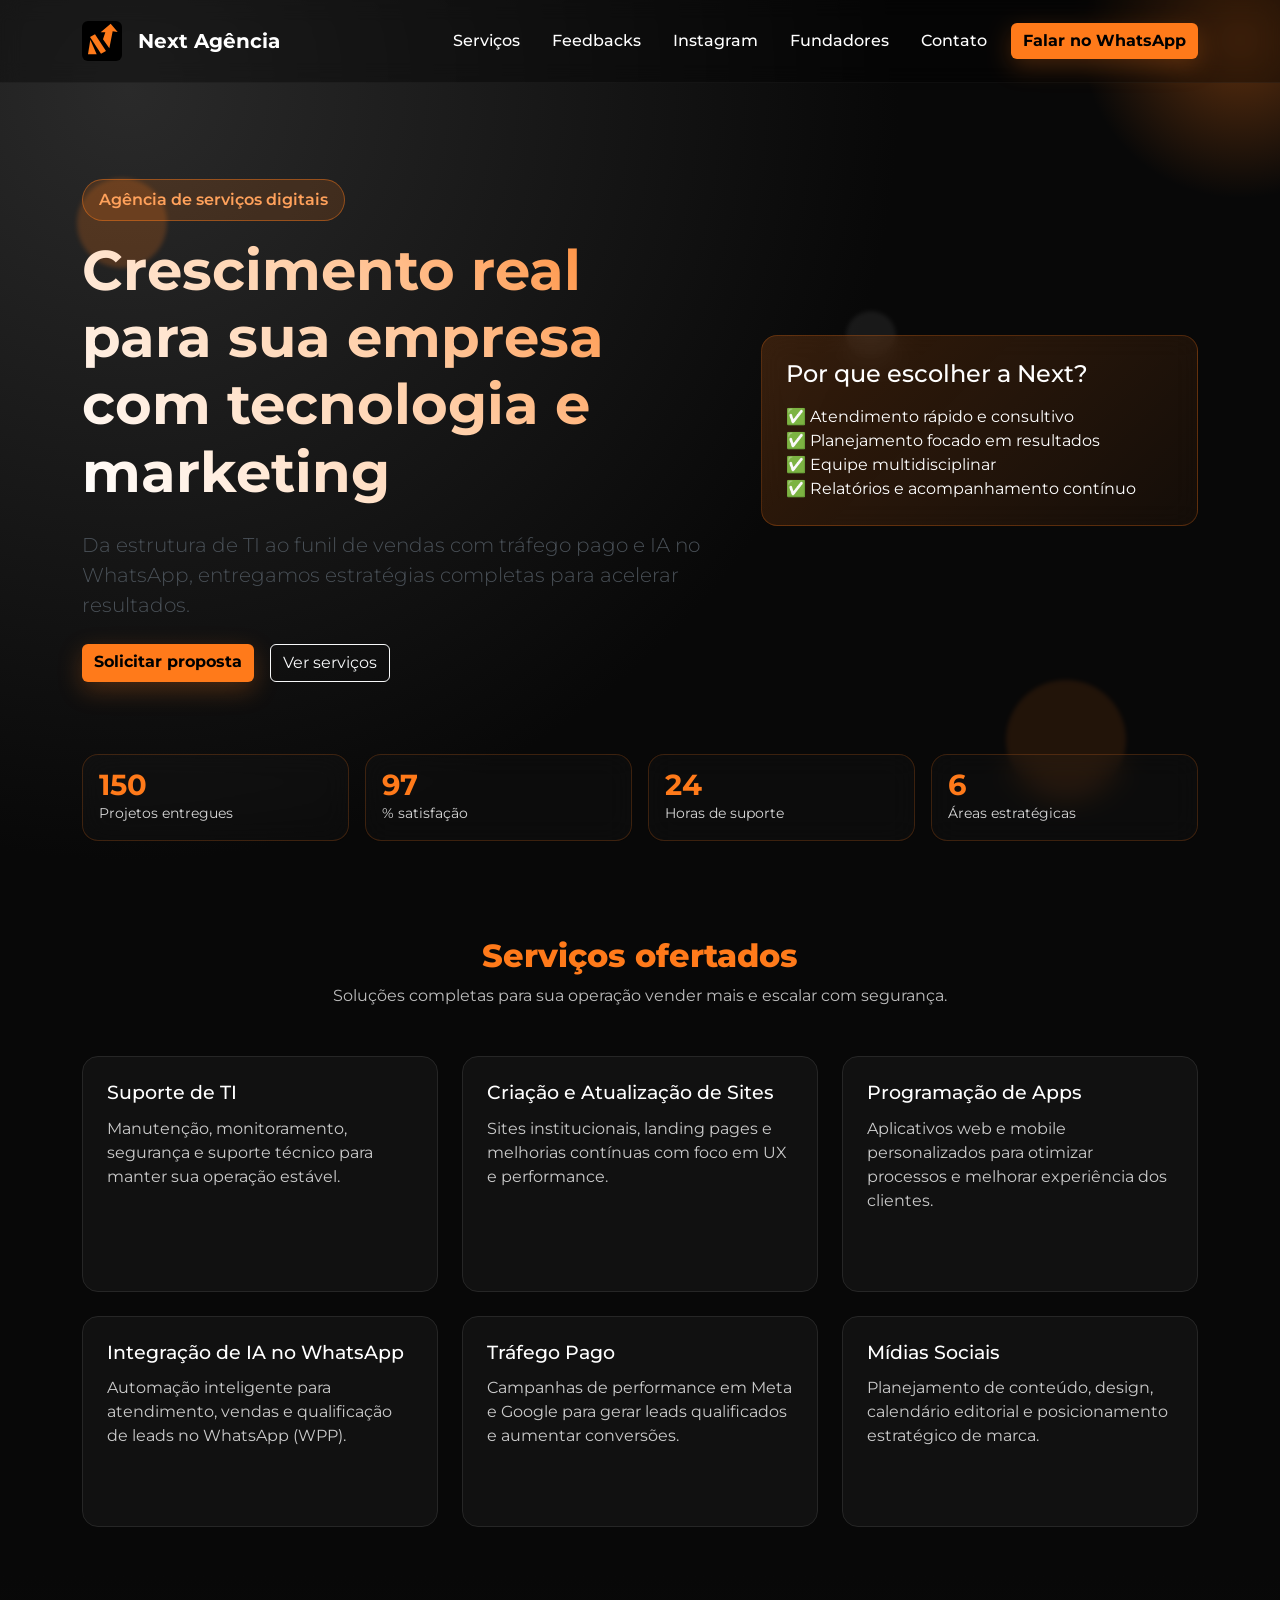
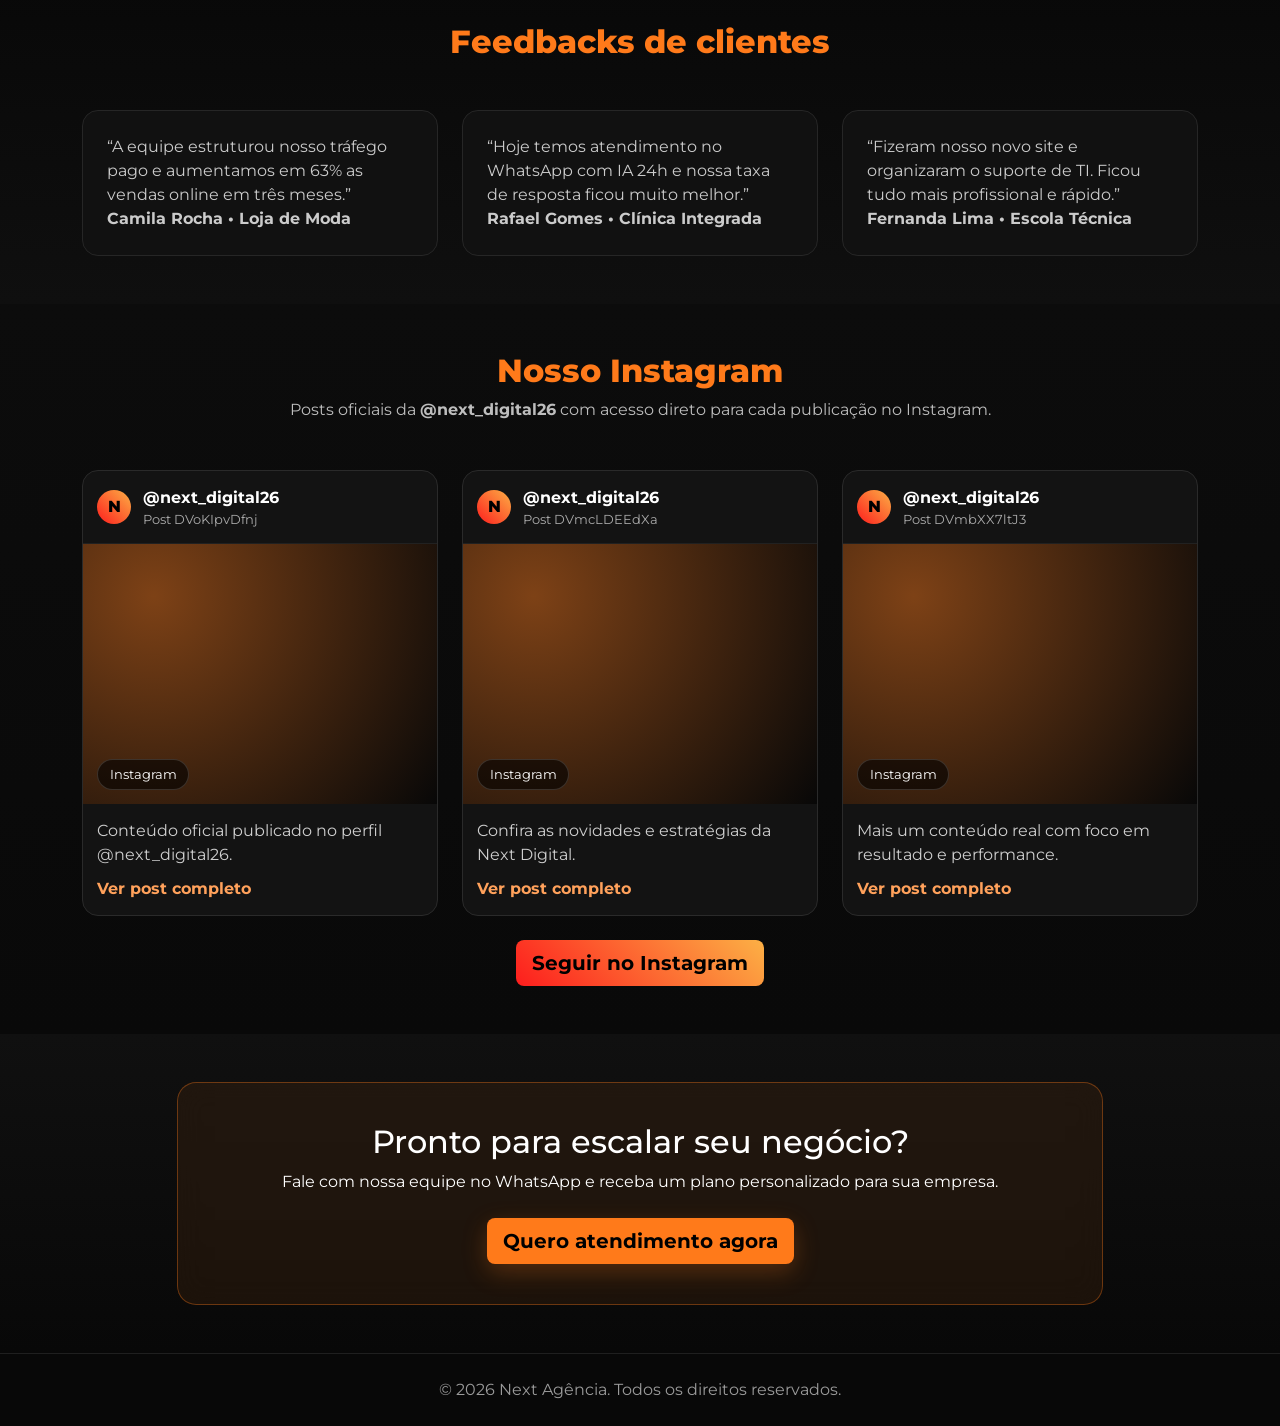
==== index.html @ 27877430 "Reestrutura serviços com páginas dedicadas e suporte TI detalhado" ====
<!doctype html>
<html lang="pt-BR">
  <head>
    <meta charset="UTF-8" />
    <meta name="viewport" content="width=device-width, initial-scale=1.0" />
    <title>Next Agência | Soluções Digitais</title>
    <meta
      name="description"
      content="Agência de venda de serviços digitais: suporte de TI, tráfego pago, mídias sociais, sites, apps e IA para WhatsApp."
    />

    <link
      href="https://cdn.jsdelivr.net/npm/bootstrap@5.3.3/dist/css/bootstrap.min.css"
      rel="stylesheet"
      integrity="sha384-QWTKZyjpPEjISv5WaRU9OFeRpok6YctnYmDr5pNlyT2bRjXh0JMhjY6hW+ALEwIH"
      crossorigin="anonymous"
    />
    <link rel="preconnect" href="https://fonts.googleapis.com" />
    <link rel="preconnect" href="https://fonts.gstatic.com" crossorigin />
    <link
      href="https://fonts.googleapis.com/css2?family=Montserrat:wght@400;500;600;700;800&display=swap"
      rel="stylesheet"
    />
    <link rel="stylesheet" href="styles.css" />
  </head>
  <body>
    <header class="hero position-relative overflow-hidden" id="inicio">
      <div class="floating floating-1"></div>
      <div class="floating floating-2"></div>
      <div class="floating floating-3"></div>

      <nav class="navbar navbar-expand-lg py-3">
        <div class="container">
          <a class="navbar-brand d-flex align-items-center gap-3" href="#inicio">
            <img src="assets/logo.svg" alt="Logo Next Agência" class="logo" />
            <span class="brand-text">Next Agência</span>
          </a>
          <button
            class="navbar-toggler"
            type="button"
            data-bs-toggle="collapse"
            data-bs-target="#menu"
            aria-controls="menu"
            aria-expanded="false"
            aria-label="Alternar navegação"
          >
            <span class="navbar-toggler-icon"></span>
          </button>

          <div class="collapse navbar-collapse" id="menu">
            <ul class="navbar-nav ms-auto align-items-lg-center gap-lg-3">
              <li class="nav-item"><a class="nav-link" href="#servicos">Serviços</a></li>
              <li class="nav-item"><a class="nav-link" href="#feedbacks">Feedbacks</a></li>
              <li class="nav-item"><a class="nav-link" href="#instagram">Instagram</a></li>
              <li class="nav-item"><a class="nav-link" href="fundadores.html">Fundadores</a></li>
                            <li class="nav-item"><a class="nav-link" href="#contato">Contato</a></li>
              <li class="nav-item">
                <a
                  class="btn btn-whatsapp pulse"
                  href="https://wa.me/5500000000000?text=Ol%C3%A1%2C%20quero%20um%20or%C3%A7amento%20da%20Next%20Ag%C3%AAncia"
                  target="_blank"
                  rel="noopener noreferrer"
                  >Falar no WhatsApp</a
                >
              </li>
            </ul>
          </div>
        </div>
      </nav>

      <div class="container py-5 hero-content">
        <div class="row align-items-center g-5 py-lg-5">
          <div class="col-lg-7 reveal">
            <p class="badge-custom">Agência de serviços digitais</p>
            <h1 class="display-4 fw-bold gradient-text">Crescimento real para sua empresa com tecnologia e marketing</h1>
            <p class="lead mt-4 text-light-emphasis">
              Da estrutura de TI ao funil de vendas com tráfego pago e IA no WhatsApp, entregamos
              estratégias completas para acelerar resultados.
            </p>
            <div class="d-flex flex-wrap gap-3 mt-4">
              <a
                href="https://wa.me/5500000000000?text=Ol%C3%A1%2C%20quero%20uma%20consultoria%20completa"
                class="btn btn-cta pulse"
                target="_blank"
                rel="noopener noreferrer"
                >Solicitar proposta</a
              >
              <a href="#servicos" class="btn btn-outline-light">Ver serviços</a>
            </div>
          </div>
          <div class="col-lg-5 reveal">
            <div class="hero-card p-4 glass">
              <h2 class="h4 mb-3">Por que escolher a Next?</h2>
              <ul class="list-unstyled m-0">
                <li>✅ Atendimento rápido e consultivo</li>
                <li>✅ Planejamento focado em resultados</li>
                <li>✅ Equipe multidisciplinar</li>
                <li>✅ Relatórios e acompanhamento contínuo</li>
              </ul>
            </div>
          </div>
        </div>

        <div class="row g-3 mt-2 stats reveal">
          <div class="col-6 col-lg-3">
            <div class="stats-card glass">
              <strong class="counter" data-target="150">0</strong>
              <span>Projetos entregues</span>
            </div>
          </div>
          <div class="col-6 col-lg-3">
            <div class="stats-card glass">
              <strong class="counter" data-target="97">0</strong>
              <span>% satisfação</span>
            </div>
          </div>
          <div class="col-6 col-lg-3">
            <div class="stats-card glass">
              <strong class="counter" data-target="24">0</strong>
              <span>Horas de suporte</span>
            </div>
          </div>
          <div class="col-6 col-lg-3">
            <div class="stats-card glass">
              <strong class="counter" data-target="6">0</strong>
              <span>Áreas estratégicas</span>
            </div>
          </div>
        </div>
      </div>
    </header>

    <main>
      <section id="servicos" class="section py-5">
        <div class="container">
          <div class="text-center mb-5 reveal">
            <h2 class="section-title">Serviços ofertados</h2>
            <p class="section-subtitle">Soluções completas para sua operação vender mais e escalar com segurança.</p>
          </div>

          <div class="row g-4">
            <div class="col-md-6 col-xl-4 reveal">
              <article class="service-card h-100 shine">
                <h3>Suporte de TI</h3>
                <p>Manutenção, monitoramento, segurança e suporte técnico para manter sua operação estável.</p>
                <a class="btn service-more" href="servico-suporte-ti.html">Saiba mais</a>
              </article>
            </div>
            <div class="col-md-6 col-xl-4 reveal">
              <article class="service-card h-100 shine">
                <h3>Criação e Atualização de Sites</h3>
                <p>Sites institucionais, landing pages e melhorias contínuas com foco em UX e performance.</p>
                <a class="btn service-more" href="servico-sites.html">Saiba mais</a>
              </article>
            </div>
            <div class="col-md-6 col-xl-4 reveal">
              <article class="service-card h-100 shine">
                <h3>Programação de Apps</h3>
                <p>Aplicativos web e mobile personalizados para otimizar processos e melhorar experiência dos clientes.</p>
                <a class="btn service-more" href="servico-apps.html">Saiba mais</a>
              </article>
            </div>
            <div class="col-md-6 col-xl-4 reveal">
              <article class="service-card h-100 shine">
                <h3>Integração de IA no WhatsApp</h3>
                <p>Automação inteligente para atendimento, vendas e qualificação de leads no WhatsApp (WPP).</p>
                <a class="btn service-more" href="servico-ia-whatsapp.html">Saiba mais</a>
              </article>
            </div>
            <div class="col-md-6 col-xl-4 reveal">
              <article class="service-card h-100 shine">
                <h3>Tráfego Pago</h3>
                <p>Campanhas de performance em Meta e Google para gerar leads qualificados e aumentar conversões.</p>
                <a class="btn service-more" href="servico-trafego-pago.html">Saiba mais</a>
              </article>
            </div>
            <div class="col-md-6 col-xl-4 reveal">
              <article class="service-card h-100 shine">
                <h3>Mídias Sociais</h3>
                <p>Planejamento de conteúdo, design, calendário editorial e posicionamento estratégico de marca.</p>
                <a class="btn service-more" href="servico-midias-sociais.html">Saiba mais</a>
              </article>
            </div>
          </div>
        </div>
      </section>

      <section id="feedbacks" class="section py-5 feedbacks">
        <div class="container">
          <div class="text-center mb-5 reveal">
            <h2 class="section-title">Feedbacks de clientes</h2>
          </div>
          <div class="row g-4" id="feedbackList"></div>
        </div>
      </section>

      <section id="instagram" class="section py-5 instagram-section">
        <div class="container">
          <div class="text-center mb-5 reveal">
            <h2 class="section-title">Nosso Instagram</h2>
            <p class="section-subtitle">
              Posts oficiais da <strong>@next_digital26</strong> com acesso direto para cada publicação no Instagram.
            </p>
          </div>

          <div class="row g-4" id="instagramFeed"></div>

          <div class="text-center mt-4 reveal">
            <a
              href="https://www.instagram.com/next__digital26/"
              target="_blank"
              rel="noopener noreferrer"
              class="btn btn-instagram btn-lg"
              >Seguir no Instagram</a
            >
          </div>
        </div>
      </section>

      <section id="contato" class="section py-5 cta-section">
        <div class="container">
          <div class="row justify-content-center">
            <div class="col-lg-10 reveal">
              <div class="cta-box text-center glass">
                <h2>Pronto para escalar seu negócio?</h2>
                <p class="mb-4">Fale com nossa equipe no WhatsApp e receba um plano personalizado para sua empresa.</p>
                <a
                  href="https://wa.me/5500000000000?text=Ol%C3%A1%2C%20quero%20crescer%20com%20a%20Next%20Ag%C3%AAncia"
                  target="_blank"
                  rel="noopener noreferrer"
                  class="btn btn-cta btn-lg pulse"
                >
                  Quero atendimento agora
                </a>
              </div>
            </div>
          </div>
        </div>
      </section>
    </main>

    <footer class="py-4 text-center">
      <p class="m-0">© <span id="year"></span> Next Agência. Todos os direitos reservados.</p>
    </footer>

    <script
      src="https://cdn.jsdelivr.net/npm/bootstrap@5.3.3/dist/js/bootstrap.bundle.min.js"
      integrity="sha384-YvpcrYf0tY3lHB60NNkmXc5s9fDVZLESaAA55NDzOxhy9GkcIdslK1eN7N6jIeHz"
      crossorigin="anonymous"
    ></script>
    <script src="script.js"></script>
  </body>
</html>
---- styles.css ----
:root {
  --brand-orange: #ff7a1a;
  --brand-orange-soft: #ffa15b;
  --brand-black: #080808;
  --brand-dark: #111111;
  --brand-gray: #bdbdbd;
}

* {
  font-family: "Montserrat", sans-serif;
}

body {
  background: var(--brand-black);
  color: #fff;
  scroll-behavior: smooth;
}

.navbar {
  background: rgba(0, 0, 0, 0.35);
  backdrop-filter: blur(10px);
  border-bottom: 1px solid rgba(255, 255, 255, 0.04);
}

.logo {
  width: 40px;
  height: 40px;
}

.brand-text {
  color: #fff;
  font-weight: 700;
}

.nav-link {
  color: #fff;
  font-weight: 500;
  transition: color 0.2s ease;
}

.nav-link:hover,
.nav-link:focus {
  color: var(--brand-orange-soft);
}

.hero {
  min-height: 92vh;
  background: radial-gradient(circle at 10% 10%, #2a2a2a 0%, var(--brand-black) 55%);
}

.hero::before {
  content: "";
  position: absolute;
  right: -120px;
  top: -120px;
  width: 320px;
  height: 320px;
  background: radial-gradient(circle, rgba(255, 122, 26, 0.35), transparent 70%);
  pointer-events: none;
}

.floating {
  position: absolute;
  border-radius: 50%;
  filter: blur(2px);
  opacity: 0.35;
  pointer-events: none;
  animation: float 12s ease-in-out infinite;
}

.floating-1 {
  width: 90px;
  height: 90px;
  background: rgba(255, 122, 26, 0.6);
  top: 20%;
  left: 6%;
}

.floating-2 {
  width: 120px;
  height: 120px;
  background: rgba(255, 122, 26, 0.3);
  bottom: 10%;
  right: 12%;
  animation-delay: 2s;
}

.floating-3 {
  width: 50px;
  height: 50px;
  background: rgba(255, 255, 255, 0.2);
  top: 35%;
  right: 30%;
  animation-delay: 4s;
}

.badge-custom {
  display: inline-block;
  background-color: rgba(255, 122, 26, 0.15);
  border: 1px solid rgba(255, 122, 26, 0.45);
  color: var(--brand-orange-soft);
  padding: 0.5rem 1rem;
  border-radius: 999px;
  font-weight: 600;
}

.gradient-text {
  background: linear-gradient(45deg, #fff, #ffd1ac, #ff7a1a);
  -webkit-background-clip: text;
  -webkit-text-fill-color: transparent;
}

.btn-cta,
.btn-whatsapp {
  background: var(--brand-orange);
  color: #000;
  border: none;
  font-weight: 700;
  box-shadow: 0 8px 24px rgba(255, 122, 26, 0.25);
}

.btn-cta:hover,
.btn-whatsapp:hover {
  background: #ff8e3f;
  color: #000;
  transform: translateY(-2px);
}

.pulse {
  animation: pulse 2.6s infinite;
}

.glass {
  backdrop-filter: blur(14px);
}

.hero-card {
  background: linear-gradient(135deg, rgba(255, 122, 26, 0.18), rgba(255, 122, 26, 0.05));
  border: 1px solid rgba(255, 122, 26, 0.25);
  border-radius: 1rem;
}

.stats-card {
  background: rgba(255, 255, 255, 0.02);
  border: 1px solid rgba(255, 122, 26, 0.2);
  border-radius: 1rem;
  padding: 1rem;
  display: flex;
  flex-direction: column;
  gap: 0.2rem;
}

.stats-card strong {
  color: var(--brand-orange);
  font-size: 1.8rem;
  line-height: 1;
}

.stats-card span {
  color: #d6d6d6;
  font-size: 0.9rem;
}

.section {
  background-color: var(--brand-black);
}

.section-title {
  font-weight: 800;
  color: var(--brand-orange);
}

.section-subtitle {
  color: var(--brand-gray);
}

.service-card,
.feedback-card {
  position: relative;
  overflow: hidden;
  background: var(--brand-dark);
  border: 1px solid #262626;
  border-radius: 1rem;
  padding: 1.5rem;
  transition: transform 0.25s ease, border-color 0.25s ease;
}

.shine::after {
  content: "";
  position: absolute;
  top: -120%;
  left: -120%;
  width: 70%;
  height: 220%;
  background: linear-gradient(120deg, transparent, rgba(255, 255, 255, 0.14), transparent);
  transform: rotate(20deg);
  transition: all 0.6s ease;
}

.shine:hover::after {
  top: -20%;
  left: 130%;
}

.service-card:hover,
.feedback-card:hover {
  transform: translateY(-6px);
  border-color: var(--brand-orange);
}

.service-card h3 {
  color: #fff;
  font-size: 1.2rem;
  margin-bottom: 0.8rem;
}

.service-card p,
.feedback-card p {
  color: #cbcbcb;
  margin: 0;
}

.feedbacks {
  background: linear-gradient(180deg, var(--brand-black), #0f0f0f);
}

.feedback-client {
  color: var(--brand-orange-soft);
  font-weight: 700;
  margin-top: 1rem;
}

.cta-section {
  background: linear-gradient(180deg, #101010, #080808);
}

.cta-box {
  border: 1px solid rgba(255, 122, 26, 0.35);
  border-radius: 1.2rem;
  padding: 2.5rem 1.5rem;
  background: rgba(255, 122, 26, 0.08);
}



.btn-instagram {
  background: linear-gradient(45deg, #fd1d1d, #fcb045);
  color: #000;
  border: none;
  font-weight: 700;
}

.btn-instagram:hover {
  color: #000;
  transform: translateY(-2px);
}

.instagram-section {
  background: linear-gradient(180deg, #0c0c0c, #090909);
}


.instagram-card-real {
  background: #131313;
  border: 1px solid #2a2a2a;
  border-radius: 1rem;
  overflow: hidden;
  transition: transform 0.25s ease, border-color 0.25s ease;
}

.instagram-card-real:hover {
  transform: translateY(-6px);
  border-color: var(--brand-orange);
}

.ig-header {
  display: flex;
  align-items: center;
  gap: 0.75rem;
  padding: 0.9rem;
  border-bottom: 1px solid #212121;
}

.ig-avatar {
  width: 34px;
  height: 34px;
  border-radius: 50%;
  background: linear-gradient(45deg, #fd1d1d, #fcb045);
  display: inline-flex;
  align-items: center;
  justify-content: center;
  color: #000;
  font-weight: 800;
}

.ig-header p {
  margin: 0;
  color: #ababab;
  font-size: 0.8rem;
}

.ig-media {
  min-height: 260px;
  background: radial-gradient(circle at 20% 20%, rgba(255, 122, 26, 0.45), rgba(7, 7, 7, 0.95));
  display: flex;
  align-items: flex-end;
  padding: 0.9rem;
}

.ig-chip {
  background: rgba(0, 0, 0, 0.6);
  border: 1px solid rgba(255, 255, 255, 0.15);
  border-radius: 999px;
  padding: 0.3rem 0.7rem;
  font-size: 0.8rem;
}

.ig-body {
  padding: 0.9rem;
}

.ig-body p {
  color: #cfcfcf;
  margin-bottom: 0.65rem;
}

.instagram-open {
  color: var(--brand-orange-soft);
  text-decoration: none;
  font-weight: 700;
}

.instagram-open:hover {
  color: var(--brand-orange);
}



footer {
  border-top: 1px solid #1f1f1f;
  color: #9b9b9b;
}

.reveal {
  opacity: 0;
  transform: translateY(30px) scale(0.98);
  transition: opacity 0.75s ease, transform 0.75s ease;
}

.reveal.visible {
  opacity: 1;
  transform: translateY(0) scale(1);
}

@keyframes float {
  0%,
  100% {
    transform: translateY(0);
  }
  50% {
    transform: translateY(-20px);
  }
}

@keyframes pulse {
  0%,
  100% {
    box-shadow: 0 8px 24px rgba(255, 122, 26, 0.25);
  }
  50% {
    box-shadow: 0 12px 30px rgba(255, 122, 26, 0.45);
  }
}

@media (max-width: 991px) {
  .navbar-collapse {
    margin-top: 1rem;
    background: #111;
    border-radius: 0.75rem;
    padding: 1rem;
  }

  .floating {
    display: none;
  }

}

.nav-link.active {
  color: var(--brand-orange);
}

.team-card {
  background: #131313;
  border: 1px solid #2a2a2a;
  border-radius: 1rem;
  padding: 1.3rem;
  transition: transform 0.25s ease, border-color 0.25s ease;
}

.team-card:hover {
  transform: translateY(-6px);
  border-color: var(--brand-orange);
}

.team-photo {
  width: 88px;
  height: 88px;
  border-radius: 50%;
  border: 2px solid rgba(255, 122, 26, 0.5);
  object-fit: cover;
}

.team-role {
  color: var(--brand-orange-soft);
  font-weight: 700;
}

.service-more {
  margin-top: 1rem;
  background: transparent;
  border: 1px solid rgba(255, 122, 26, 0.7);
  color: var(--brand-orange-soft);
  font-weight: 700;
  opacity: 0;
  transform: translateY(8px);
  transition: all 0.25s ease;
}

.service-card:hover .service-more {
  opacity: 1;
  transform: translateY(0);
}

.service-more:hover {
  background: var(--brand-orange);
  color: #000;
}

.service-hero-image {
  width: 130px;
  height: 130px;
  border-radius: 1rem;
  border: 2px solid rgba(255, 122, 26, 0.35);
}

.service-detail-section {
  background: #111;
  border: 1px solid #282828;
  border-radius: 1rem;
  padding: 1.4rem;
}

.service-topic-card {
  background: #151515;
  border: 1px solid #2a2a2a;
  border-radius: 0.9rem;
  padding: 1rem;
}

.service-topic-card h3 {
  font-size: 1.05rem;
  color: var(--brand-orange-soft);
  margin-bottom: 0.45rem;
}

.service-topic-card p,
.service-detail-section p {
  margin: 0;
  color: #d0d0d0;
}

.service-detail-section p + p {
  margin-top: 0.75rem;
}

.service-list {
  color: #d0d0d0;
  padding-left: 1.2rem;
  display: grid;
  gap: 0.55rem;
}

@media (max-width: 991px) {
  .service-more {
    opacity: 1;
    transform: translateY(0);
  }
}
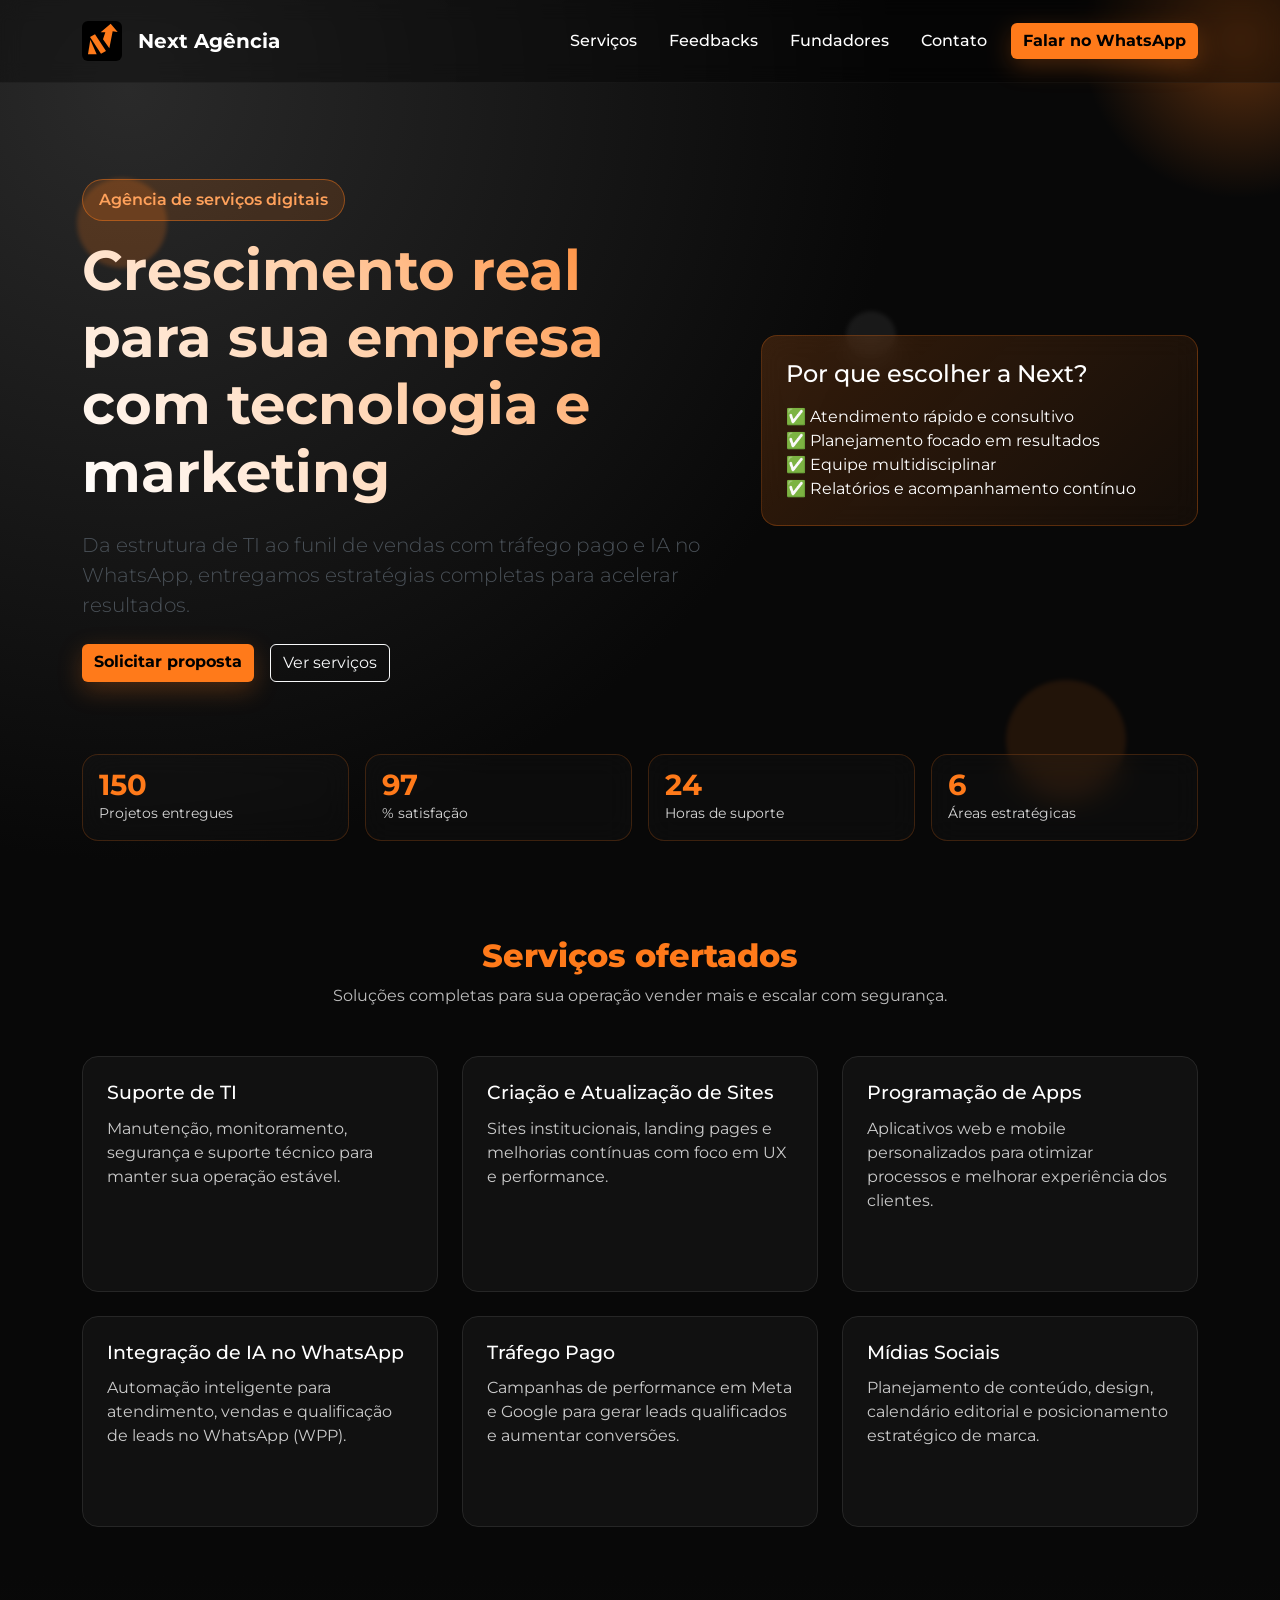
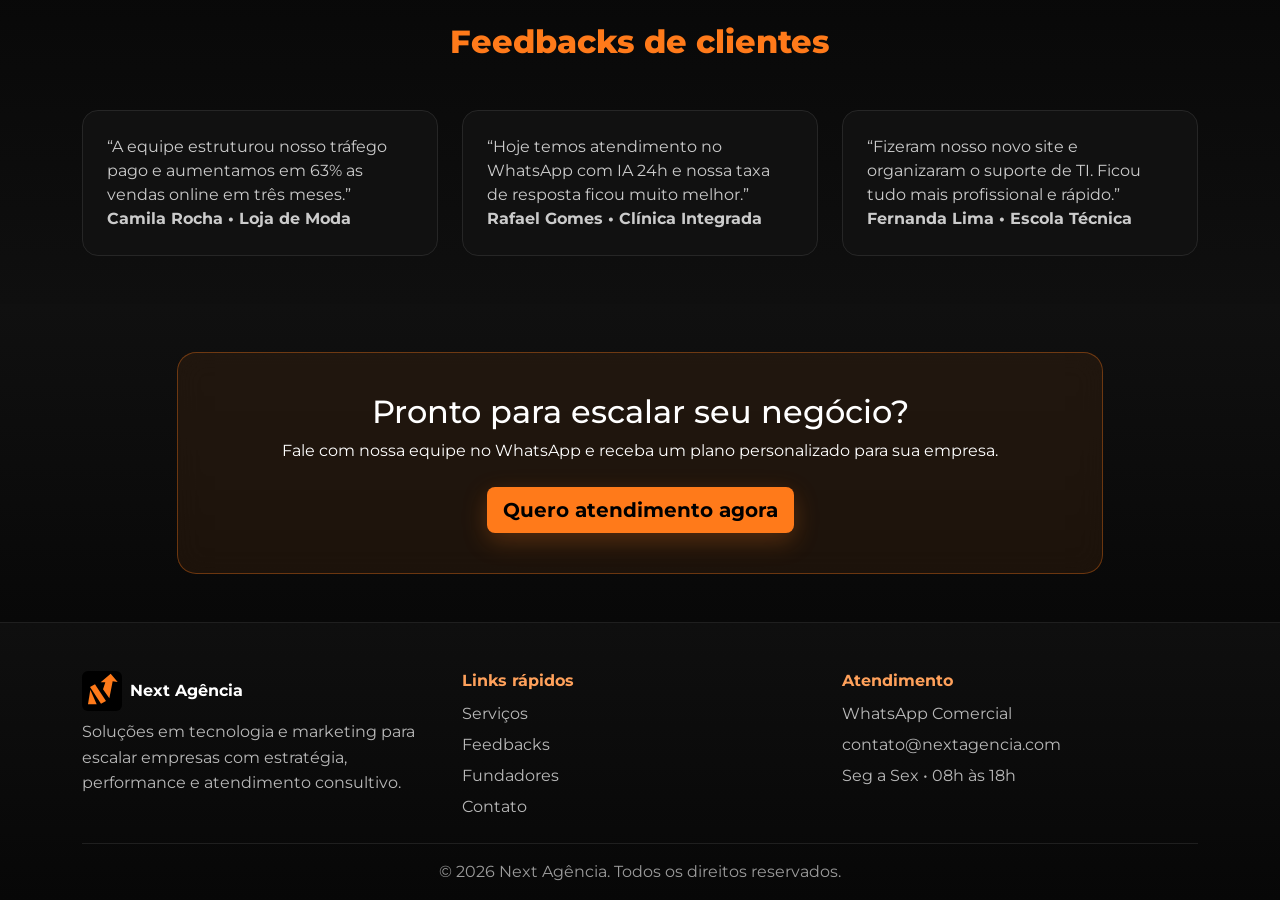
==== commit fa693c15: "Adiciona footer completo em todas as páginas e remove seção Instagram" ====
--- a/index.html
+++ b/index.html
@@ -51,9 +51,8 @@
             <ul class="navbar-nav ms-auto align-items-lg-center gap-lg-3">
               <li class="nav-item"><a class="nav-link" href="#servicos">Serviços</a></li>
               <li class="nav-item"><a class="nav-link" href="#feedbacks">Feedbacks</a></li>
-              <li class="nav-item"><a class="nav-link" href="#instagram">Instagram</a></li>
-              <li class="nav-item"><a class="nav-link" href="fundadores.html">Fundadores</a></li>
-                            <li class="nav-item"><a class="nav-link" href="#contato">Contato</a></li>
+                            <li class="nav-item"><a class="nav-link" href="fundadores.html">Fundadores</a></li>
+              <li class="nav-item"><a class="nav-link" href="#contato">Contato</a></li>
               <li class="nav-item">
                 <a
                   class="btn btn-whatsapp pulse"
@@ -194,29 +193,6 @@
         </div>
       </section>
 
-      <section id="instagram" class="section py-5 instagram-section">
-        <div class="container">
-          <div class="text-center mb-5 reveal">
-            <h2 class="section-title">Nosso Instagram</h2>
-            <p class="section-subtitle">
-              Posts oficiais da <strong>@next_digital26</strong> com acesso direto para cada publicação no Instagram.
-            </p>
-          </div>
-
-          <div class="row g-4" id="instagramFeed"></div>
-
-          <div class="text-center mt-4 reveal">
-            <a
-              href="https://www.instagram.com/next__digital26/"
-              target="_blank"
-              rel="noopener noreferrer"
-              class="btn btn-instagram btn-lg"
-              >Seguir no Instagram</a
-            >
-          </div>
-        </div>
-      </section>
-
       <section id="contato" class="section py-5 cta-section">
         <div class="container">
           <div class="row justify-content-center">
@@ -239,8 +215,38 @@
       </section>
     </main>
 
-    <footer class="py-4 text-center">
-      <p class="m-0">© <span id="year"></span> Next Agência. Todos os direitos reservados.</p>
+    <footer class="footer-top pt-5 pb-3">
+      <div class="container">
+        <div class="row g-4">
+          <div class="col-lg-4">
+            <div class="d-flex align-items-center gap-2 mb-2">
+              <img src="assets/logo.svg" alt="Logo Next Agência" class="logo" />
+              <strong class="brand-text">Next Agência</strong>
+            </div>
+            <p class="footer-text mb-0">Soluções em tecnologia e marketing para escalar empresas com estratégia, performance e atendimento consultivo.</p>
+          </div>
+          <div class="col-6 col-lg-4">
+            <h3 class="footer-title">Links rápidos</h3>
+            <ul class="footer-links list-unstyled m-0">
+              <li><a href="index.html#servicos">Serviços</a></li>
+              <li><a href="index.html#feedbacks">Feedbacks</a></li>
+              <li><a href="fundadores.html">Fundadores</a></li>
+              <li><a href="index.html#contato">Contato</a></li>
+            </ul>
+          </div>
+          <div class="col-6 col-lg-4">
+            <h3 class="footer-title">Atendimento</h3>
+            <ul class="footer-links list-unstyled m-0">
+              <li><a href="https://wa.me/5500000000000?text=Ol%C3%A1%2C%20quero%20atendimento%20da%20Next%20Ag%C3%AAncia" target="_blank" rel="noopener noreferrer">WhatsApp Comercial</a></li>
+              <li><a href="mailto:contato@nextagencia.com">contato@nextagencia.com</a></li>
+              <li><span>Seg a Sex • 08h às 18h</span></li>
+            </ul>
+          </div>
+        </div>
+        <div class="footer-bottom mt-4 pt-3 text-center">
+          <p class="m-0">© <span id="year"></span> Next Agência. Todos os direitos reservados.</p>
+        </div>
+      </div>
     </footer>
 
     <script
--- a/styles.css
+++ b/styles.css
@@ -487,3 +487,77 @@
     transform: translateY(0);
   }
 }
+
+.service-page .section-title {
+  font-size: clamp(1.8rem, 3.4vw, 2.7rem);
+  line-height: 1.18;
+  text-wrap: balance;
+}
+
+.service-page .section-subtitle {
+  max-width: 760px;
+  line-height: 1.6;
+}
+
+.service-page .service-detail-section {
+  padding: 1.6rem;
+}
+
+.service-page .service-detail-section h2 {
+  color: #f3f3f3;
+  font-weight: 700;
+  line-height: 1.3;
+}
+
+.service-page .service-detail-section p,
+.service-page .service-list li,
+.service-page .service-topic-card p {
+  line-height: 1.65;
+}
+
+.service-page .service-list li + li {
+  margin-top: 0.25rem;
+}
+
+@media (max-width: 991px) {
+  .service-page .service-detail-section {
+    padding: 1.25rem;
+  }
+}
+
+.footer-top {
+  background: linear-gradient(180deg, #0f0f0f, #070707);
+  border-top: 1px solid #1f1f1f;
+}
+
+.footer-title {
+  font-size: 1rem;
+  color: var(--brand-orange-soft);
+  font-weight: 700;
+  margin-bottom: 0.7rem;
+}
+
+.footer-text {
+  color: #b9b9b9;
+  line-height: 1.6;
+}
+
+.footer-links {
+  display: grid;
+  gap: 0.45rem;
+}
+
+.footer-links a,
+.footer-links span {
+  color: #b9b9b9;
+  text-decoration: none;
+}
+
+.footer-links a:hover {
+  color: var(--brand-orange-soft);
+}
+
+.footer-bottom {
+  border-top: 1px solid #1f1f1f;
+  color: #9b9b9b;
+}
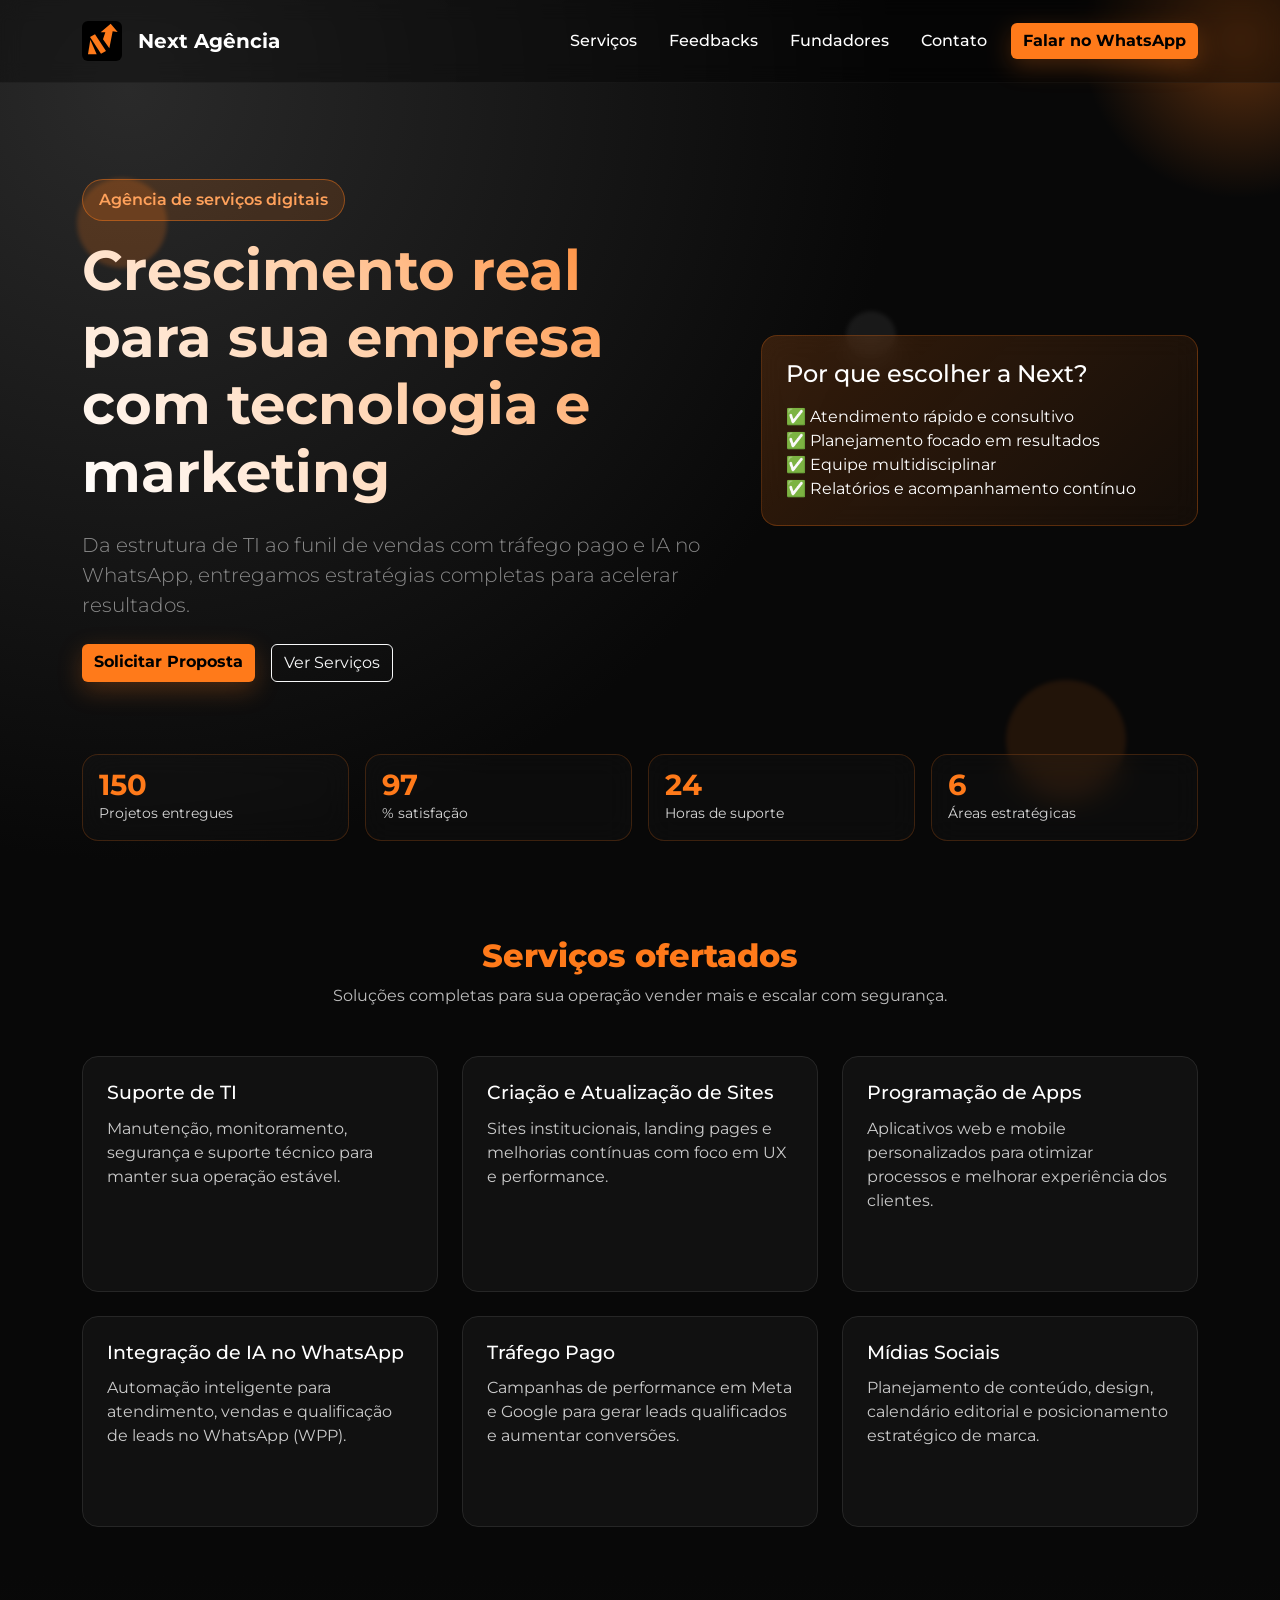
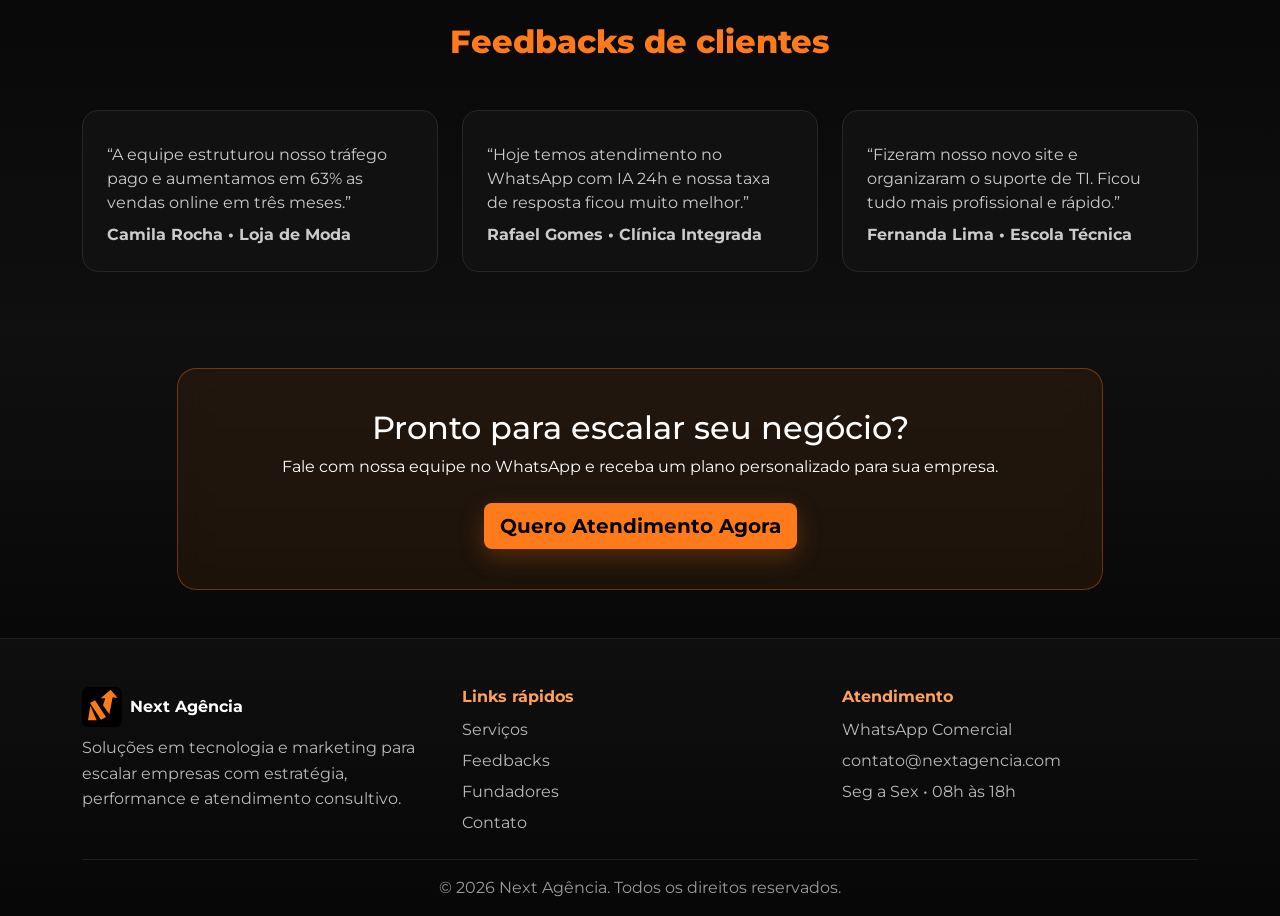
==== commit 7176ddfd: "Improve Ui and styles" ====
--- a/index.html
+++ b/index.html
@@ -56,7 +56,7 @@
               <li class="nav-item">
                 <a
                   class="btn btn-whatsapp pulse"
-                  href="https://wa.me/5500000000000?text=Ol%C3%A1%2C%20quero%20um%20or%C3%A7amento%20da%20Next%20Ag%C3%AAncia"
+                  href="https://wa.me/555198177045?text=Ol%C3%A1%2C%20quero%20um%20or%C3%A7amento%20da%20Next%20Ag%C3%AAncia"
                   target="_blank"
                   rel="noopener noreferrer"
                   >Falar no WhatsApp</a
@@ -72,19 +72,19 @@
           <div class="col-lg-7 reveal">
             <p class="badge-custom">Agência de serviços digitais</p>
             <h1 class="display-4 fw-bold gradient-text">Crescimento real para sua empresa com tecnologia e marketing</h1>
-            <p class="lead mt-4 text-light-emphasis">
+            <p class="lead mt-4 text-white-50">
               Da estrutura de TI ao funil de vendas com tráfego pago e IA no WhatsApp, entregamos
               estratégias completas para acelerar resultados.
             </p>
             <div class="d-flex flex-wrap gap-3 mt-4">
               <a
-                href="https://wa.me/5500000000000?text=Ol%C3%A1%2C%20quero%20uma%20consultoria%20completa"
+                href="https://wa.me/555198177045?text=Ol%C3%A1%2C%20quero%20uma%20consultoria%20completa"
                 class="btn btn-cta pulse"
                 target="_blank"
                 rel="noopener noreferrer"
-                >Solicitar proposta</a
+                >Solicitar Proposta</a
               >
-              <a href="#servicos" class="btn btn-outline-light">Ver serviços</a>
+              <a href="#servicos" class="btn btn-outline-light">Ver Serviços</a>
             </div>
           </div>
           <div class="col-lg-5 reveal">
@@ -142,42 +142,42 @@
               <article class="service-card h-100 shine">
                 <h3>Suporte de TI</h3>
                 <p>Manutenção, monitoramento, segurança e suporte técnico para manter sua operação estável.</p>
-                <a class="btn service-more" href="servico-suporte-ti.html">Saiba mais</a>
+                <a class="btn service-more" href="servico-suporte-ti.html">Saiba Mais</a>
               </article>
             </div>
             <div class="col-md-6 col-xl-4 reveal">
               <article class="service-card h-100 shine">
                 <h3>Criação e Atualização de Sites</h3>
                 <p>Sites institucionais, landing pages e melhorias contínuas com foco em UX e performance.</p>
-                <a class="btn service-more" href="servico-sites.html">Saiba mais</a>
+                <a class="btn service-more" href="servico-sites.html">Saiba Mais</a>
               </article>
             </div>
             <div class="col-md-6 col-xl-4 reveal">
               <article class="service-card h-100 shine">
                 <h3>Programação de Apps</h3>
                 <p>Aplicativos web e mobile personalizados para otimizar processos e melhorar experiência dos clientes.</p>
-                <a class="btn service-more" href="servico-apps.html">Saiba mais</a>
+                <a class="btn service-more" href="servico-apps.html">Saiba Mais</a>
               </article>
             </div>
             <div class="col-md-6 col-xl-4 reveal">
               <article class="service-card h-100 shine">
                 <h3>Integração de IA no WhatsApp</h3>
                 <p>Automação inteligente para atendimento, vendas e qualificação de leads no WhatsApp (WPP).</p>
-                <a class="btn service-more" href="servico-ia-whatsapp.html">Saiba mais</a>
+                <a class="btn service-more" href="servico-ia-whatsapp.html">Saiba Mais</a>
               </article>
             </div>
             <div class="col-md-6 col-xl-4 reveal">
               <article class="service-card h-100 shine">
                 <h3>Tráfego Pago</h3>
                 <p>Campanhas de performance em Meta e Google para gerar leads qualificados e aumentar conversões.</p>
-                <a class="btn service-more" href="servico-trafego-pago.html">Saiba mais</a>
+                <a class="btn service-more" href="servico-trafego-pago.html">Saiba Mais</a>
               </article>
             </div>
             <div class="col-md-6 col-xl-4 reveal">
               <article class="service-card h-100 shine">
                 <h3>Mídias Sociais</h3>
                 <p>Planejamento de conteúdo, design, calendário editorial e posicionamento estratégico de marca.</p>
-                <a class="btn service-more" href="servico-midias-sociais.html">Saiba mais</a>
+                <a class="btn service-more" href="servico-midias-sociais.html">Saiba Mais</a>
               </article>
             </div>
           </div>
@@ -201,12 +201,12 @@
                 <h2>Pronto para escalar seu negócio?</h2>
                 <p class="mb-4">Fale com nossa equipe no WhatsApp e receba um plano personalizado para sua empresa.</p>
                 <a
-                  href="https://wa.me/5500000000000?text=Ol%C3%A1%2C%20quero%20crescer%20com%20a%20Next%20Ag%C3%AAncia"
+                  href="https://wa.me/555198177045?text=Ol%C3%A1%2C%20quero%20crescer%20com%20a%20Next%20Ag%C3%AAncia"
                   target="_blank"
                   rel="noopener noreferrer"
                   class="btn btn-cta btn-lg pulse"
                 >
-                  Quero atendimento agora
+                  Quero Atendimento Agora
                 </a>
               </div>
             </div>
@@ -237,7 +237,7 @@
           <div class="col-6 col-lg-4">
             <h3 class="footer-title">Atendimento</h3>
             <ul class="footer-links list-unstyled m-0">
-              <li><a href="https://wa.me/5500000000000?text=Ol%C3%A1%2C%20quero%20atendimento%20da%20Next%20Ag%C3%AAncia" target="_blank" rel="noopener noreferrer">WhatsApp Comercial</a></li>
+              <li><a href="https://wa.me/555198177045?text=Ol%C3%A1%2C%20quero%20atendimento%20da%20Next%20Ag%C3%AAncia" target="_blank" rel="noopener noreferrer">WhatsApp Comercial</a></li>
               <li><a href="mailto:contato@nextagencia.com">contato@nextagencia.com</a></li>
               <li><span>Seg a Sex • 08h às 18h</span></li>
             </ul>
--- a/styles.css
+++ b/styles.css
@@ -222,6 +222,9 @@
 
 .feedbacks {
   background: linear-gradient(180deg, var(--brand-black), #0f0f0f);
+  p {
+    margin-top: 0.5rem;
+  }
 }
 
 .feedback-client {
@@ -335,7 +338,6 @@
 }
 
 
-
 footer {
   border-top: 1px solid #1f1f1f;
   color: #9b9b9b;
@@ -528,6 +530,7 @@
 .footer-top {
   background: linear-gradient(180deg, #0f0f0f, #070707);
   border-top: 1px solid #1f1f1f;
+  padding: 1rem;
 }
 
 .footer-title {
@@ -540,6 +543,7 @@
 .footer-text {
   color: #b9b9b9;
   line-height: 1.6;
+
 }
 
 .footer-links {
@@ -561,3 +565,9 @@
   border-top: 1px solid #1f1f1f;
   color: #9b9b9b;
 }
+
+@media (max-width: 768px) {
+  .footer-top .col-6 {
+    width: 38%;
+  }
+}
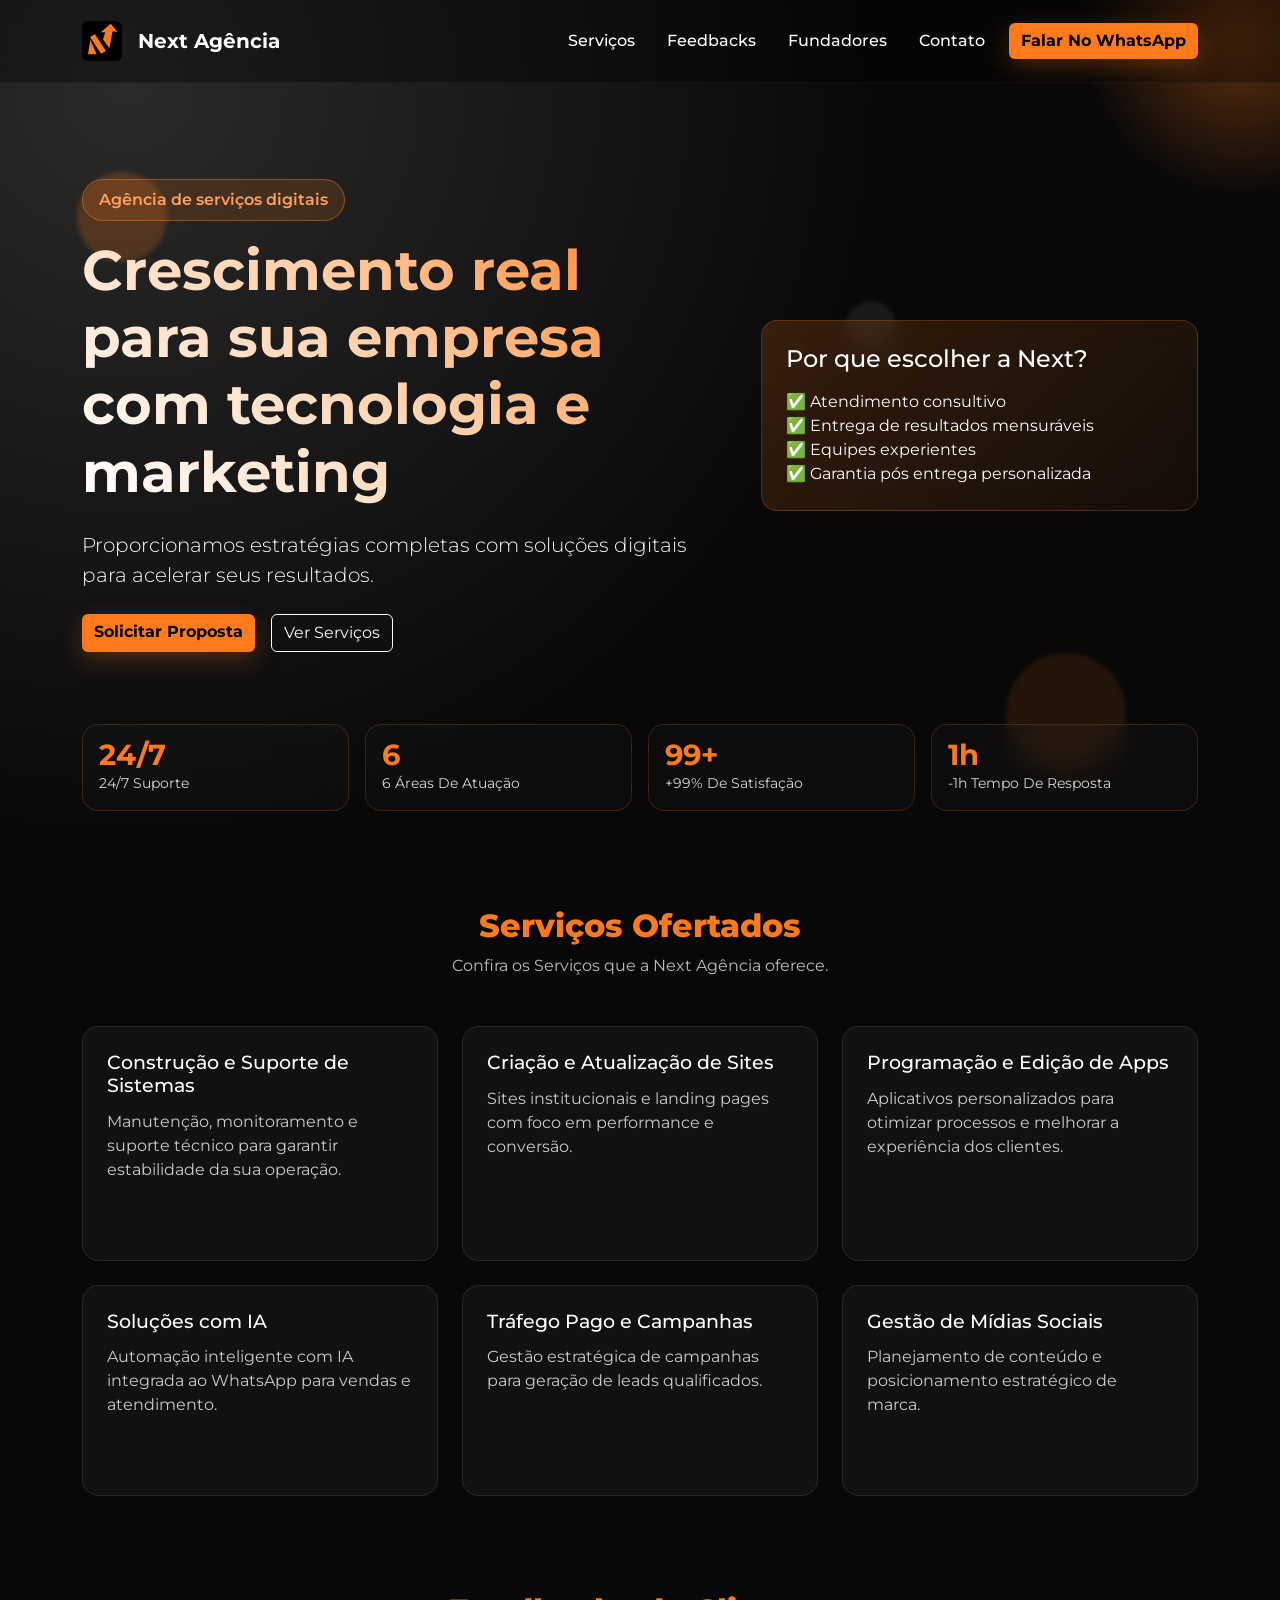
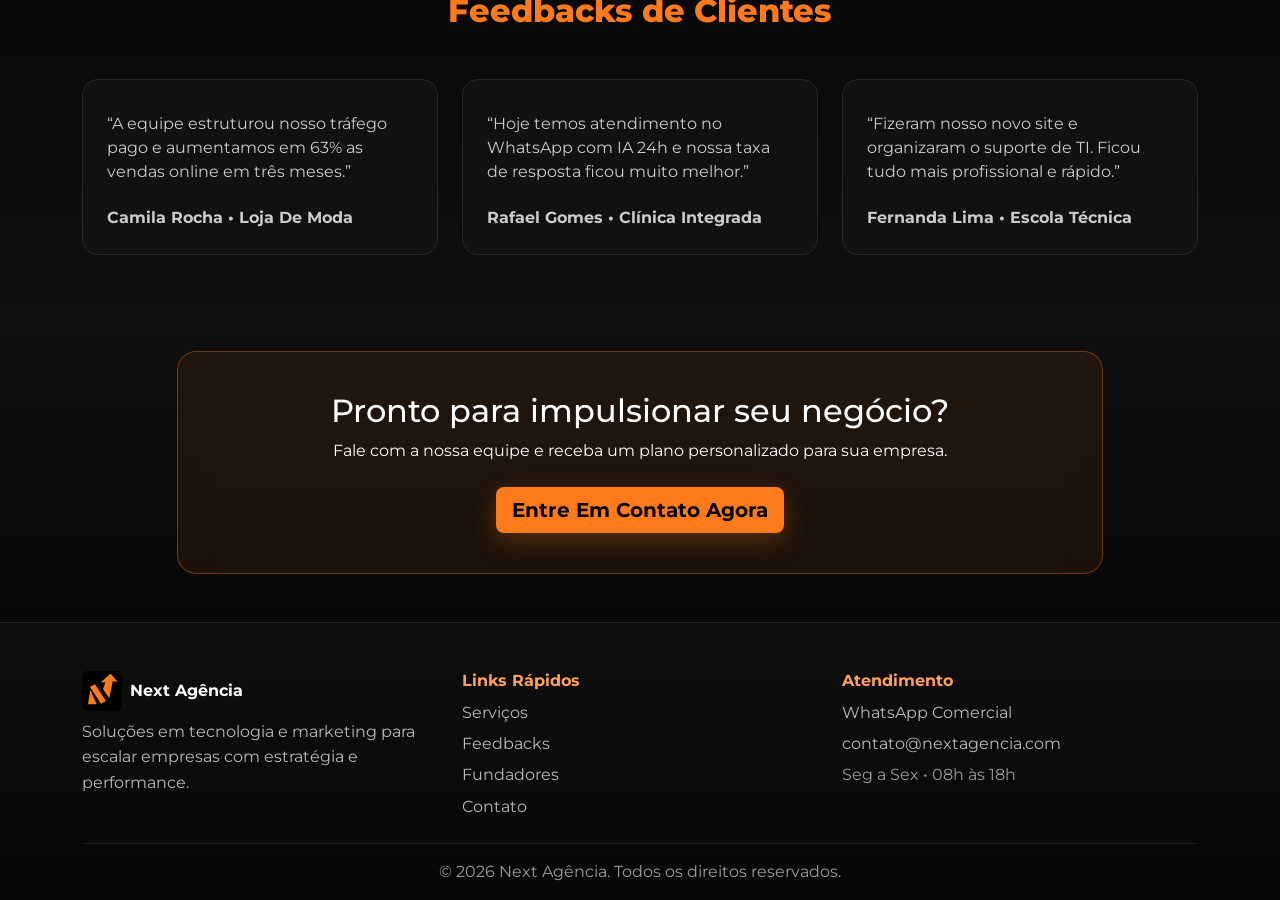
==== commit 3ea9f1fe: "Ajuste de tasks, Mudança de texto, mudança de estilos, mudança de layout" ====
--- a/index.html
+++ b/index.html
@@ -1,259 +1,465 @@
 <!doctype html>
 <html lang="pt-BR">
-  <head>
-    <meta charset="UTF-8" />
-    <meta name="viewport" content="width=device-width, initial-scale=1.0" />
-    <title>Next Agência | Soluções Digitais</title>
-    <meta
-      name="description"
-      content="Agência de venda de serviços digitais: suporte de TI, tráfego pago, mídias sociais, sites, apps e IA para WhatsApp."
-    />
-
-    <link
-      href="https://cdn.jsdelivr.net/npm/bootstrap@5.3.3/dist/css/bootstrap.min.css"
-      rel="stylesheet"
-      integrity="sha384-QWTKZyjpPEjISv5WaRU9OFeRpok6YctnYmDr5pNlyT2bRjXh0JMhjY6hW+ALEwIH"
-      crossorigin="anonymous"
-    />
-    <link rel="preconnect" href="https://fonts.googleapis.com" />
-    <link rel="preconnect" href="https://fonts.gstatic.com" crossorigin />
-    <link
-      href="https://fonts.googleapis.com/css2?family=Montserrat:wght@400;500;600;700;800&display=swap"
-      rel="stylesheet"
-    />
-    <link rel="stylesheet" href="styles.css" />
-  </head>
-  <body>
-    <header class="hero position-relative overflow-hidden" id="inicio">
-      <div class="floating floating-1"></div>
-      <div class="floating floating-2"></div>
-      <div class="floating floating-3"></div>
-
-      <nav class="navbar navbar-expand-lg py-3">
-        <div class="container">
-          <a class="navbar-brand d-flex align-items-center gap-3" href="#inicio">
-            <img src="assets/logo.svg" alt="Logo Next Agência" class="logo" />
-            <span class="brand-text">Next Agência</span>
-          </a>
-          <button
-            class="navbar-toggler"
-            type="button"
-            data-bs-toggle="collapse"
-            data-bs-target="#menu"
-            aria-controls="menu"
-            aria-expanded="false"
-            aria-label="Alternar navegação"
-          >
-            <span class="navbar-toggler-icon"></span>
-          </button>
-
-          <div class="collapse navbar-collapse" id="menu">
-            <ul class="navbar-nav ms-auto align-items-lg-center gap-lg-3">
-              <li class="nav-item"><a class="nav-link" href="#servicos">Serviços</a></li>
-              <li class="nav-item"><a class="nav-link" href="#feedbacks">Feedbacks</a></li>
-                            <li class="nav-item"><a class="nav-link" href="fundadores.html">Fundadores</a></li>
-              <li class="nav-item"><a class="nav-link" href="#contato">Contato</a></li>
-              <li class="nav-item">
-                <a
-                  class="btn btn-whatsapp pulse"
-                  href="https://wa.me/555198177045?text=Ol%C3%A1%2C%20quero%20um%20or%C3%A7amento%20da%20Next%20Ag%C3%AAncia"
-                  target="_blank"
-                  rel="noopener noreferrer"
-                  >Falar no WhatsApp</a
-                >
-              </li>
-            </ul>
-          </div>
-        </div>
-      </nav>
-
-      <div class="container py-5 hero-content">
-        <div class="row align-items-center g-5 py-lg-5">
-          <div class="col-lg-7 reveal">
-            <p class="badge-custom">Agência de serviços digitais</p>
-            <h1 class="display-4 fw-bold gradient-text">Crescimento real para sua empresa com tecnologia e marketing</h1>
-            <p class="lead mt-4 text-white-50">
-              Da estrutura de TI ao funil de vendas com tráfego pago e IA no WhatsApp, entregamos
-              estratégias completas para acelerar resultados.
-            </p>
-            <div class="d-flex flex-wrap gap-3 mt-4">
-              <a
-                href="https://wa.me/555198177045?text=Ol%C3%A1%2C%20quero%20uma%20consultoria%20completa"
-                class="btn btn-cta pulse"
-                target="_blank"
-                rel="noopener noreferrer"
-                >Solicitar Proposta</a
-              >
-              <a href="#servicos" class="btn btn-outline-light">Ver Serviços</a>
-            </div>
-          </div>
-          <div class="col-lg-5 reveal">
-            <div class="hero-card p-4 glass">
-              <h2 class="h4 mb-3">Por que escolher a Next?</h2>
-              <ul class="list-unstyled m-0">
-                <li>✅ Atendimento rápido e consultivo</li>
-                <li>✅ Planejamento focado em resultados</li>
-                <li>✅ Equipe multidisciplinar</li>
-                <li>✅ Relatórios e acompanhamento contínuo</li>
-              </ul>
-            </div>
-          </div>
-        </div>
-
-        <div class="row g-3 mt-2 stats reveal">
-          <div class="col-6 col-lg-3">
-            <div class="stats-card glass">
-              <strong class="counter" data-target="150">0</strong>
-              <span>Projetos entregues</span>
-            </div>
-          </div>
-          <div class="col-6 col-lg-3">
-            <div class="stats-card glass">
-              <strong class="counter" data-target="97">0</strong>
-              <span>% satisfação</span>
-            </div>
-          </div>
-          <div class="col-6 col-lg-3">
-            <div class="stats-card glass">
-              <strong class="counter" data-target="24">0</strong>
-              <span>Horas de suporte</span>
-            </div>
-          </div>
-          <div class="col-6 col-lg-3">
-            <div class="stats-card glass">
-              <strong class="counter" data-target="6">0</strong>
-              <span>Áreas estratégicas</span>
-            </div>
-          </div>
-        </div>
-      </div>
-    </header>
-
-    <main>
-      <section id="servicos" class="section py-5">
-        <div class="container">
-          <div class="text-center mb-5 reveal">
-            <h2 class="section-title">Serviços ofertados</h2>
-            <p class="section-subtitle">Soluções completas para sua operação vender mais e escalar com segurança.</p>
-          </div>
-
-          <div class="row g-4">
-            <div class="col-md-6 col-xl-4 reveal">
-              <article class="service-card h-100 shine">
-                <h3>Suporte de TI</h3>
-                <p>Manutenção, monitoramento, segurança e suporte técnico para manter sua operação estável.</p>
-                <a class="btn service-more" href="servico-suporte-ti.html">Saiba Mais</a>
-              </article>
-            </div>
-            <div class="col-md-6 col-xl-4 reveal">
-              <article class="service-card h-100 shine">
-                <h3>Criação e Atualização de Sites</h3>
-                <p>Sites institucionais, landing pages e melhorias contínuas com foco em UX e performance.</p>
-                <a class="btn service-more" href="servico-sites.html">Saiba Mais</a>
-              </article>
-            </div>
-            <div class="col-md-6 col-xl-4 reveal">
-              <article class="service-card h-100 shine">
-                <h3>Programação de Apps</h3>
-                <p>Aplicativos web e mobile personalizados para otimizar processos e melhorar experiência dos clientes.</p>
-                <a class="btn service-more" href="servico-apps.html">Saiba Mais</a>
-              </article>
-            </div>
-            <div class="col-md-6 col-xl-4 reveal">
-              <article class="service-card h-100 shine">
-                <h3>Integração de IA no WhatsApp</h3>
-                <p>Automação inteligente para atendimento, vendas e qualificação de leads no WhatsApp (WPP).</p>
-                <a class="btn service-more" href="servico-ia-whatsapp.html">Saiba Mais</a>
-              </article>
-            </div>
-            <div class="col-md-6 col-xl-4 reveal">
-              <article class="service-card h-100 shine">
-                <h3>Tráfego Pago</h3>
-                <p>Campanhas de performance em Meta e Google para gerar leads qualificados e aumentar conversões.</p>
-                <a class="btn service-more" href="servico-trafego-pago.html">Saiba Mais</a>
-              </article>
-            </div>
-            <div class="col-md-6 col-xl-4 reveal">
-              <article class="service-card h-100 shine">
-                <h3>Mídias Sociais</h3>
-                <p>Planejamento de conteúdo, design, calendário editorial e posicionamento estratégico de marca.</p>
-                <a class="btn service-more" href="servico-midias-sociais.html">Saiba Mais</a>
-              </article>
-            </div>
-          </div>
-        </div>
-      </section>
-
-      <section id="feedbacks" class="section py-5 feedbacks">
-        <div class="container">
-          <div class="text-center mb-5 reveal">
-            <h2 class="section-title">Feedbacks de clientes</h2>
-          </div>
-          <div class="row g-4" id="feedbackList"></div>
-        </div>
-      </section>
-
-      <section id="contato" class="section py-5 cta-section">
-        <div class="container">
-          <div class="row justify-content-center">
-            <div class="col-lg-10 reveal">
-              <div class="cta-box text-center glass">
-                <h2>Pronto para escalar seu negócio?</h2>
-                <p class="mb-4">Fale com nossa equipe no WhatsApp e receba um plano personalizado para sua empresa.</p>
-                <a
-                  href="https://wa.me/555198177045?text=Ol%C3%A1%2C%20quero%20crescer%20com%20a%20Next%20Ag%C3%AAncia"
-                  target="_blank"
-                  rel="noopener noreferrer"
-                  class="btn btn-cta btn-lg pulse"
-                >
-                  Quero Atendimento Agora
-                </a>
-              </div>
-            </div>
-          </div>
-        </div>
-      </section>
-    </main>
-
-    <footer class="footer-top pt-5 pb-3">
-      <div class="container">
-        <div class="row g-4">
-          <div class="col-lg-4">
-            <div class="d-flex align-items-center gap-2 mb-2">
-              <img src="assets/logo.svg" alt="Logo Next Agência" class="logo" />
-              <strong class="brand-text">Next Agência</strong>
-            </div>
-            <p class="footer-text mb-0">Soluções em tecnologia e marketing para escalar empresas com estratégia, performance e atendimento consultivo.</p>
-          </div>
-          <div class="col-6 col-lg-4">
-            <h3 class="footer-title">Links rápidos</h3>
-            <ul class="footer-links list-unstyled m-0">
-              <li><a href="index.html#servicos">Serviços</a></li>
-              <li><a href="index.html#feedbacks">Feedbacks</a></li>
-              <li><a href="fundadores.html">Fundadores</a></li>
-              <li><a href="index.html#contato">Contato</a></li>
-            </ul>
-          </div>
-          <div class="col-6 col-lg-4">
-            <h3 class="footer-title">Atendimento</h3>
-            <ul class="footer-links list-unstyled m-0">
-              <li><a href="https://wa.me/555198177045?text=Ol%C3%A1%2C%20quero%20atendimento%20da%20Next%20Ag%C3%AAncia" target="_blank" rel="noopener noreferrer">WhatsApp Comercial</a></li>
-              <li><a href="mailto:contato@nextagencia.com">contato@nextagencia.com</a></li>
-              <li><span>Seg a Sex • 08h às 18h</span></li>
-            </ul>
-          </div>
-        </div>
-        <div class="footer-bottom mt-4 pt-3 text-center">
-          <p class="m-0">© <span id="year"></span> Next Agência. Todos os direitos reservados.</p>
-        </div>
-      </div>
-    </footer>
-
-    <script
-      src="https://cdn.jsdelivr.net/npm/bootstrap@5.3.3/dist/js/bootstrap.bundle.min.js"
-      integrity="sha384-YvpcrYf0tY3lHB60NNkmXc5s9fDVZLESaAA55NDzOxhy9GkcIdslK1eN7N6jIeHz"
-      crossorigin="anonymous"
-    ></script>
-    <script src="script.js"></script>
-  </body>
-</html>
+<head>
+<meta charset="UTF-8" />
+<meta name="viewport" content="width=device-width, initial-scale=1.0" />
+
+<title>Next Agência | Soluções Digitais</title>
+
+<meta name="description"
+content="Agência de venda de serviços digitais: suporte de TI, tráfego pago, mídias sociais, sites, apps e IA para WhatsApp." />
+
+<link href="https://cdn.jsdelivr.net/npm/bootstrap@5.3.3/dist/css/bootstrap.min.css" rel="stylesheet"/>
+
+<link rel="preconnect" href="https://fonts.googleapis.com" />
+<link rel="preconnect" href="https://fonts.gstatic.com" crossorigin />
+
+<link href="https://fonts.googleapis.com/css2?family=Montserrat:wght@400;500;600;700;800&display=swap" rel="stylesheet"/>
+
+<link rel="stylesheet" href="styles.css" />
+
+</head>
+
+<body>
+
+<header class="hero position-relative overflow-hidden" id="inicio">
+
+<div class="floating floating-1"></div>
+<div class="floating floating-2"></div>
+<div class="floating floating-3"></div>
+
+<nav class="navbar navbar-expand-lg py-3">
+<div class="container">
+
+<a class="navbar-brand d-flex align-items-center gap-3" href="#inicio">
+<img src="assets/logo.svg" alt="Logo Next Agência" class="logo"/>
+<span class="brand-text">Next Agência</span>
+</a>
+
+<button class="navbar-toggler" type="button"
+data-bs-toggle="collapse"
+data-bs-target="#menu">
+
+<span class="navbar-toggler-icon"></span>
+
+</button>
+
+<div class="collapse navbar-collapse" id="menu">
+
+<ul class="navbar-nav ms-auto align-items-lg-center gap-lg-3">
+
+<li class="nav-item">
+<a class="nav-link" href="#servicos">Serviços</a>
+</li>
+
+<li class="nav-item">
+<a class="nav-link" href="#feedbacks">Feedbacks</a>
+</li>
+
+<li class="nav-item">
+<a class="nav-link" href="fundadores.html">Fundadores</a>
+</li>
+
+<li class="nav-item">
+<a class="nav-link" href="#contato">Contato</a>
+</li>
+
+<li class="nav-item">
+<a class="btn btn-whatsapp pulse"
+href="https://wa.me/555198177045?text=Olá%2C%20quero%20um%20orçamento%20da%20Next%20Agência"
+target="_blank"
+rel="noopener noreferrer">
+
+Falar No WhatsApp
+
+</a>
+</li>
+
+</ul>
+</div>
+</div>
+</nav>
+
+<div class="container py-5 hero-content">
+
+<div class="row align-items-center g-5 py-lg-5">
+
+<div class="col-lg-7 reveal">
+
+<p class="badge-custom">
+Agência de serviços digitais
+</p>
+
+<h1 class="display-4 fw-bold gradient-text">
+Crescimento real para sua empresa com tecnologia e marketing
+</h1>
+
+<p class="lead mt-4 text-light">
+Proporcionamos estratégias completas com soluções digitais para acelerar seus resultados.
+</p>
+
+<div class="d-flex flex-wrap gap-3 mt-4">
+
+<a href="https://wa.me/555198177045?text=Olá%2C%20quero%20uma%20consultoria%20completa"
+class="btn btn-cta pulse"
+target="_blank"
+rel="noopener noreferrer">
+
+Solicitar Proposta
+
+</a>
+
+<a href="#servicos" class="btn btn-outline-light">
+Ver Serviços
+</a>
+
+</div>
+</div>
+
+<div class="col-lg-5 reveal">
+
+<div class="hero-card p-4 glass">
+
+<h2 class="h4 mb-3">
+Por que escolher a Next?
+</h2>
+
+<ul class="list-unstyled m-0">
+
+<li>✅ Atendimento consultivo</li>
+
+<li>✅ Entrega de resultados mensuráveis</li>
+
+<li>✅ Equipes experientes</li>
+
+<li>✅ Garantia pós entrega personalizada</li>
+
+</ul>
+
+</div>
+</div>
+</div>
+
+<div class="row g-3 mt-2 stats reveal">
+
+<div class="col-6 col-lg-3">
+<div class="stats-card glass">
+<strong>24/7</strong>
+<span>24/7 Suporte</span>
+</div>
+</div>
+
+<div class="col-6 col-lg-3">
+<div class="stats-card glass">
+<strong>6</strong>
+<span>6 Áreas De Atuação</span>
+</div>
+</div>
+
+<div class="col-6 col-lg-3">
+<div class="stats-card glass">
+<strong>99+</strong>
+<span>+99% De Satisfação</span>
+</div>
+</div>
+
+<div class="col-6 col-lg-3">
+<div class="stats-card glass">
+<strong>1h</strong>
+<span>-1h Tempo De Resposta</span>
+</div>
+</div>
+
+</div>
+</div>
+</header>
+
+<main>
+
+<section id="servicos" class="section py-5">
+
+<div class="container">
+
+<div class="text-center mb-5 reveal">
+
+<h2 class="section-title">
+Serviços Ofertados
+</h2>
+
+<p class="section-subtitle">
+Confira os Serviços que a Next Agência oferece.
+</p>
+
+</div>
+
+<div class="row g-4">
+
+<div class="col-md-6 col-xl-4 reveal">
+<article class="service-card h-100 shine">
+
+<h3>
+Construção e Suporte de Sistemas
+</h3>
+
+<p>
+Manutenção, monitoramento e suporte técnico para garantir estabilidade da sua operação.
+</p>
+
+<a class="btn service-more" href="servico-suporte-ti.html">
+Saiba Mais
+</a>
+
+</article>
+</div>
+
+<div class="col-md-6 col-xl-4 reveal">
+<article class="service-card h-100 shine">
+
+<h3>
+Criação e Atualização de Sites
+</h3>
+
+<p>
+Sites institucionais e landing pages com foco em performance e conversão.
+</p>
+
+<a class="btn service-more" href="servico-sites.html">
+Saiba Mais
+</a>
+
+</article>
+</div>
+
+<div class="col-md-6 col-xl-4 reveal">
+<article class="service-card h-100 shine">
+
+<h3>
+Programação e Edição de Apps
+</h3>
+
+<p>
+Aplicativos personalizados para otimizar processos e melhorar a experiência dos clientes.
+</p>
+
+<a class="btn service-more" href="servico-apps.html">
+Saiba Mais
+</a>
+
+</article>
+</div>
+
+<div class="col-md-6 col-xl-4 reveal">
+<article class="service-card h-100 shine">
+
+<h3>
+Soluções com IA
+</h3>
+
+<p>
+Automação inteligente com IA integrada ao WhatsApp para vendas e atendimento.
+</p>
+
+<a class="btn service-more" href="servico-ia-whatsapp.html">
+Saiba Mais
+</a>
+
+</article>
+</div>
+
+<div class="col-md-6 col-xl-4 reveal">
+<article class="service-card h-100 shine">
+
+<h3>
+Tráfego Pago e Campanhas
+</h3>
+
+<p>
+Gestão estratégica de campanhas para geração de leads qualificados.
+</p>
+
+<a class="btn service-more" href="servico-trafego-pago.html">
+Saiba Mais
+</a>
+
+</article>
+</div>
+
+<div class="col-md-6 col-xl-4 reveal">
+<article class="service-card h-100 shine">
+
+<h3>
+Gestão de Mídias Sociais
+</h3>
+
+<p>
+Planejamento de conteúdo e posicionamento estratégico de marca.
+</p>
+
+<a class="btn service-more" href="servico-midias-sociais.html">
+Saiba Mais
+</a>
+
+</article>
+</div>
+
+</div>
+</div>
+</section>
+
+<section id="feedbacks" class="section py-5 feedbacks">
+
+<div class="container">
+
+<div class="text-center mb-5 reveal">
+
+<h2 class="section-title">
+Feedbacks de Clientes
+</h2>
+
+</div>
+
+<div class="row g-4" id="feedbackList"></div>
+
+</div>
+</section>
+
+<section id="contato" class="section py-5 cta-section">
+
+<div class="container">
+
+<div class="row justify-content-center">
+
+<div class="col-lg-10 reveal">
+
+<div class="cta-box text-center glass">
+
+<h2>
+Pronto para impulsionar seu negócio?
+</h2>
+
+<p class="mb-4">
+Fale com a nossa equipe e receba um plano personalizado para sua empresa.
+</p>
+
+<a href="https://wa.me/555198177045?text=Olá%2C%20quero%20crescer%20com%20a%20Next%20Agência"
+target="_blank"
+rel="noopener noreferrer"
+class="btn btn-cta btn-lg pulse">
+
+Entre Em Contato Agora
+
+</a>
+
+</div>
+</div>
+</div>
+</div>
+</section>
+
+</main>
+
+<footer class="footer-top pt-5 pb-3">
+
+<div class="container">
+
+<div class="row g-4">
+
+<div class="col-lg-4">
+
+<div class="d-flex align-items-center gap-2 mb-2">
+
+<img src="assets/logo.svg" class="logo"/>
+
+<strong class="brand-text">
+Next Agência
+</strong>
+
+</div>
+
+<p class="footer-text mb-0">
+Soluções em tecnologia e marketing para escalar empresas com estratégia e performance.
+</p>
+
+</div>
+
+<div class="col-6 col-lg-4">
+
+<h3 class="footer-title">
+Links Rápidos
+</h3>
+
+<ul class="footer-links list-unstyled m-0">
+
+<li>
+<a href="#servicos">Serviços</a>
+</li>
+
+<li>
+<a href="#feedbacks">Feedbacks</a>
+</li>
+
+<li>
+<a href="fundadores.html">Fundadores</a>
+</li>
+
+<li>
+<a href="#contato">Contato</a>
+</li>
+
+</ul>
+</div>
+
+<div class="col-6 col-lg-4">
+
+<h3 class="footer-title">
+Atendimento
+</h3>
+
+<ul class="footer-links list-unstyled m-0">
+
+<li>
+<a href="https://wa.me/555198177045"
+target="_blank">
+
+WhatsApp Comercial
+
+</a>
+</li>
+
+<li>
+<a href="mailto:contato@nextagencia.com">
+
+contato@nextagencia.com
+
+</a>
+</li>
+
+<li>
+
+Seg a Sex • 08h às 18h
+
+</li>
+
+</ul>
+
+</div>
+
+</div>
+
+<div class="footer-bottom mt-4 pt-3 text-center">
+
+<p class="m-0">
+© <span id="year"></span> Next Agência. Todos os direitos reservados.
+</p>
+
+</div>
+
+</div>
+</footer>
+
+<script src="https://cdn.jsdelivr.net/npm/bootstrap@5.3.3/dist/js/bootstrap.bundle.min.js"></script>
+
+<script src="script.js"></script>
+
+</body>
+</html>
--- a/styles.css
+++ b/styles.css
@@ -570,4 +570,60 @@
   .footer-top .col-6 {
     width: 38%;
   }
+}
+
+/* ===== Ajustes das Tasks ===== */
+
+/* Clarear menu hamburguer mobile */
+.navbar-toggler {
+  border-color: rgba(255,255,255,0.25);
+}
+
+.navbar-toggler-icon {
+  filter: brightness(5);
+}
+
+
+/* Melhorar leitura do texto da hero */
+.hero .lead {
+  color: #e5e5e5;
+}
+
+
+/* Espaçamento feedbacks */
+.feedback-card p:first-child {
+  margin-bottom: 1.4rem;
+}
+
+.feedback-client {
+  margin-top: 1.4rem;
+}
+
+
+/* Corrigir quebra de email no footer */
+.footer-links a {
+  word-break: break-word;
+}
+
+.footer-text {
+  word-break: break-word;
+}
+
+
+/* Reduzir espaçamento footer mobile */
+@media (max-width:768px){
+
+.footer-links{
+gap:0.3rem;
+}
+
+.footer-top .col-6{
+width:48%;
+}
+
+.footer-links a,
+.footer-links span{
+font-size:0.9rem;
+}
+
 }
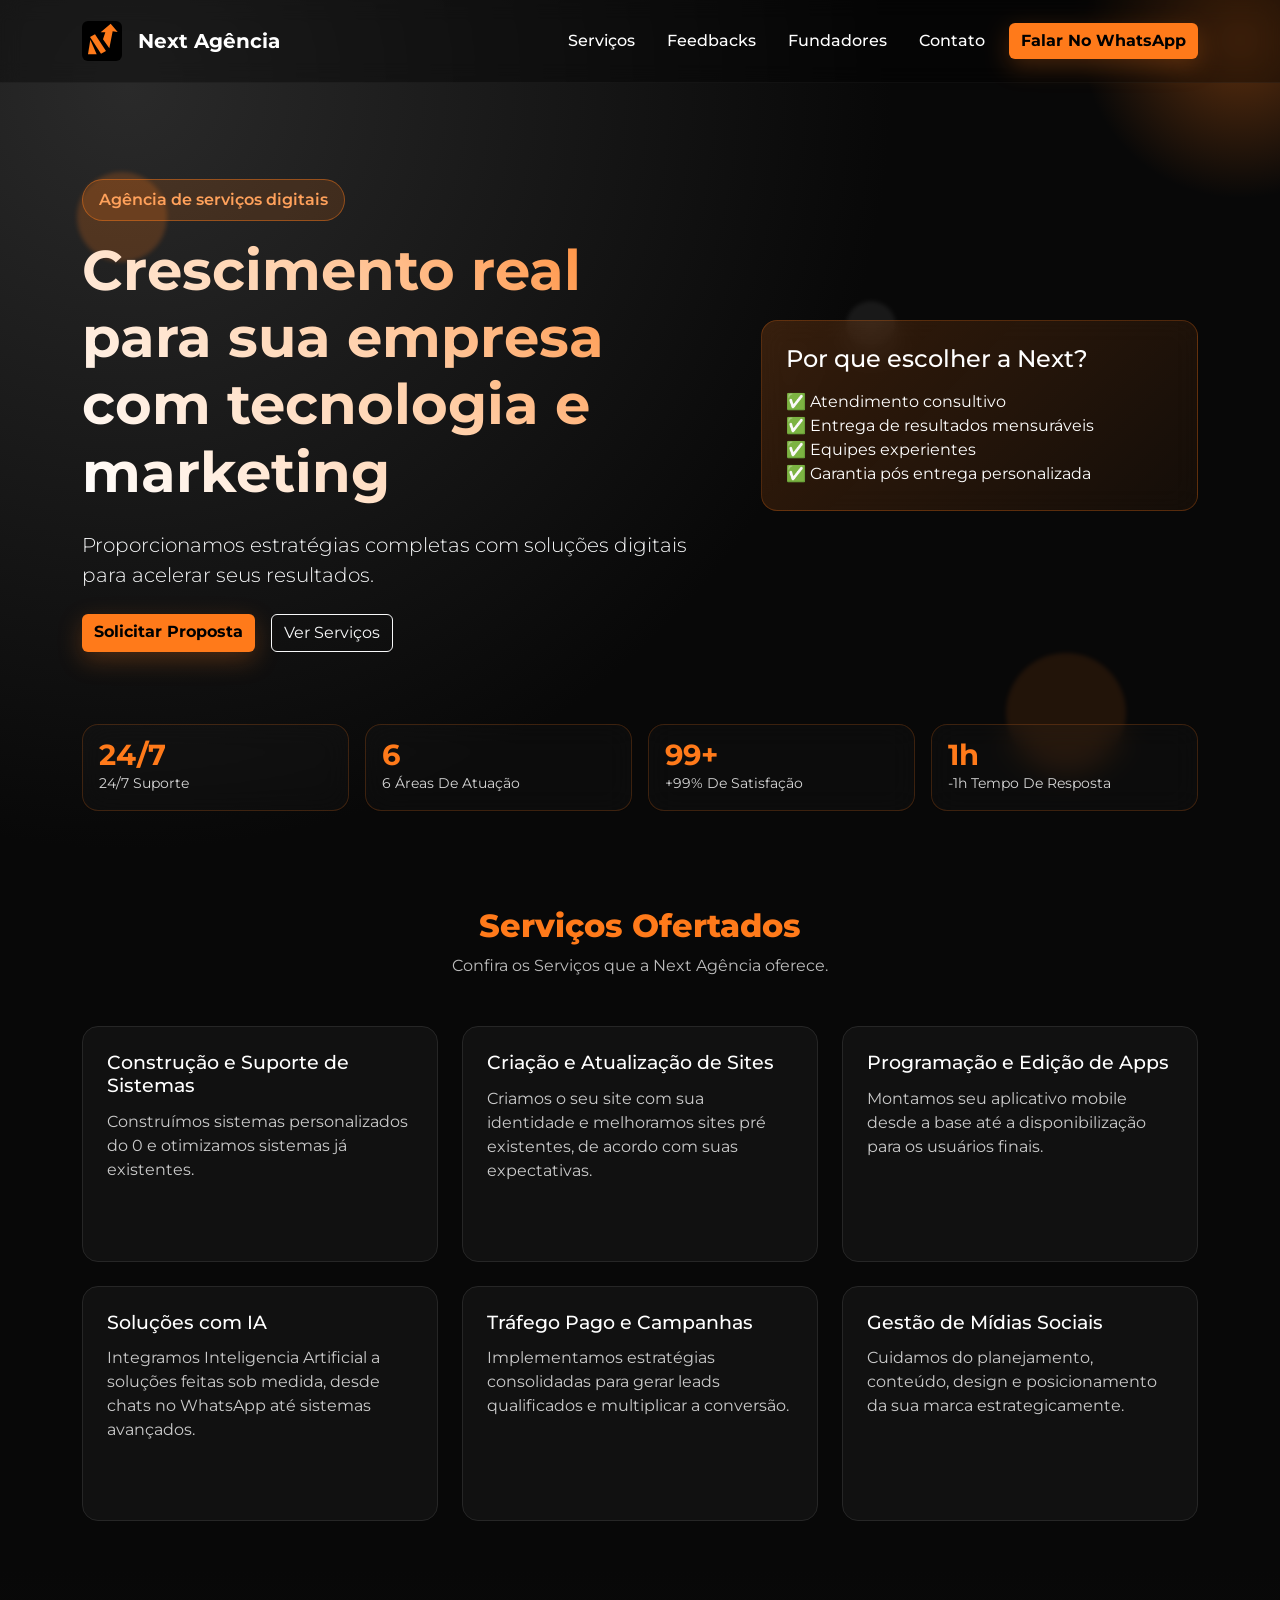
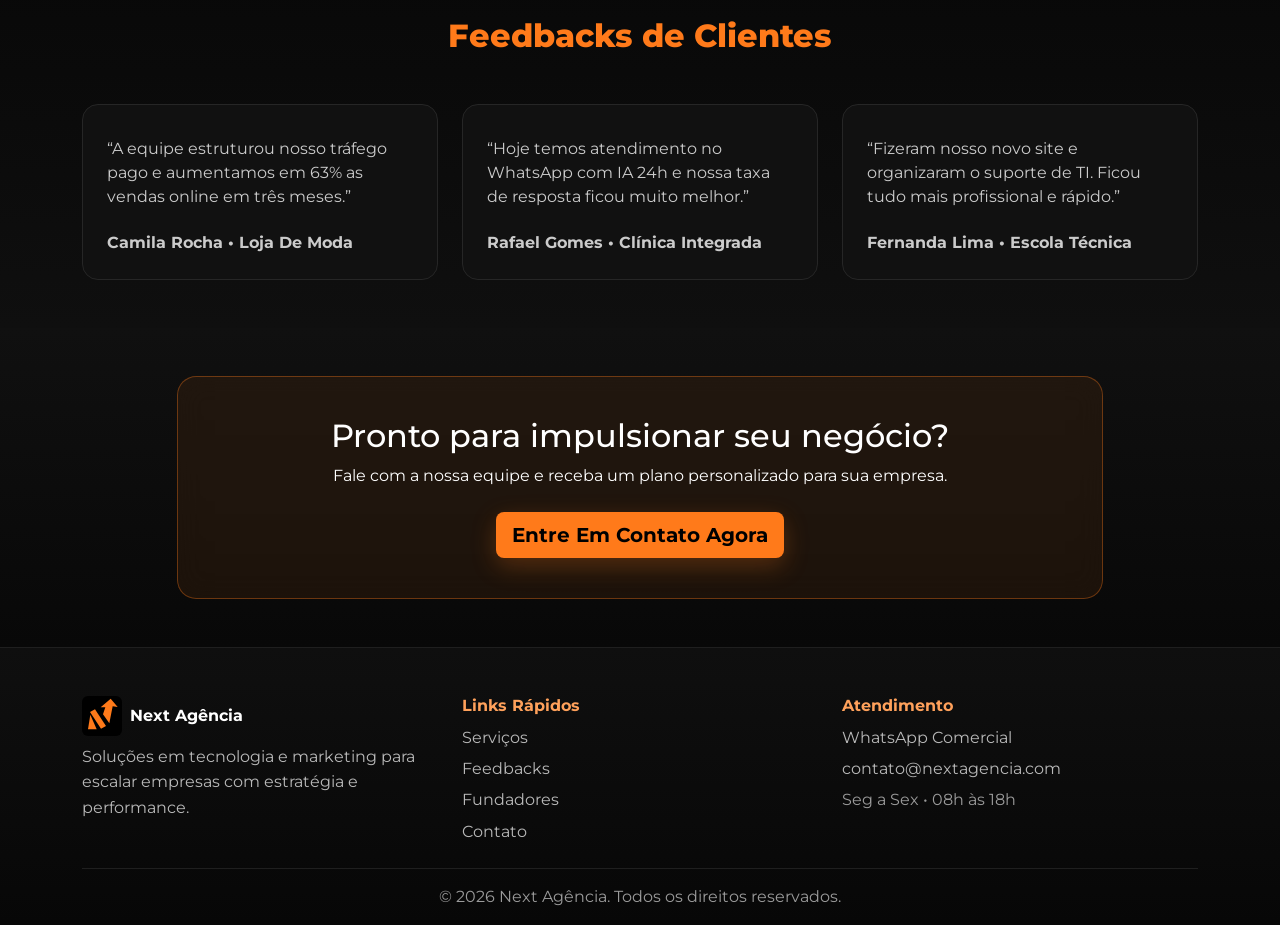
==== commit 2520c313: "Ajuste de texto dos serviços orfertados" ====
--- a/index.html
+++ b/index.html
@@ -202,7 +202,7 @@
 </h3>
 
 <p>
-Manutenção, monitoramento e suporte técnico para garantir estabilidade da sua operação.
+Construímos sistemas personalizados do 0 e otimizamos sistemas já existentes.
 </p>
 
 <a class="btn service-more" href="servico-suporte-ti.html">
@@ -220,7 +220,7 @@
 </h3>
 
 <p>
-Sites institucionais e landing pages com foco em performance e conversão.
+Criamos o seu site com sua identidade e melhoramos sites pré existentes, de acordo com suas expectativas.
 </p>
 
 <a class="btn service-more" href="servico-sites.html">
@@ -238,7 +238,7 @@
 </h3>
 
 <p>
-Aplicativos personalizados para otimizar processos e melhorar a experiência dos clientes.
+Montamos seu aplicativo mobile desde a base até a disponibilização para os usuários finais.
 </p>
 
 <a class="btn service-more" href="servico-apps.html">
@@ -256,7 +256,7 @@
 </h3>
 
 <p>
-Automação inteligente com IA integrada ao WhatsApp para vendas e atendimento.
+Integramos Inteligencia Artificial a soluções feitas sob medida, desde chats no WhatsApp até sistemas avançados.
 </p>
 
 <a class="btn service-more" href="servico-ia-whatsapp.html">
@@ -274,7 +274,7 @@
 </h3>
 
 <p>
-Gestão estratégica de campanhas para geração de leads qualificados.
+Implementamos estratégias consolidadas para gerar leads qualificados e multiplicar a conversão.
 </p>
 
 <a class="btn service-more" href="servico-trafego-pago.html">
@@ -292,7 +292,7 @@
 </h3>
 
 <p>
-Planejamento de conteúdo e posicionamento estratégico de marca.
+Cuidamos do planejamento, conteúdo, design e posicionamento da sua marca estrategicamente.
 </p>
 
 <a class="btn service-more" href="servico-midias-sociais.html">
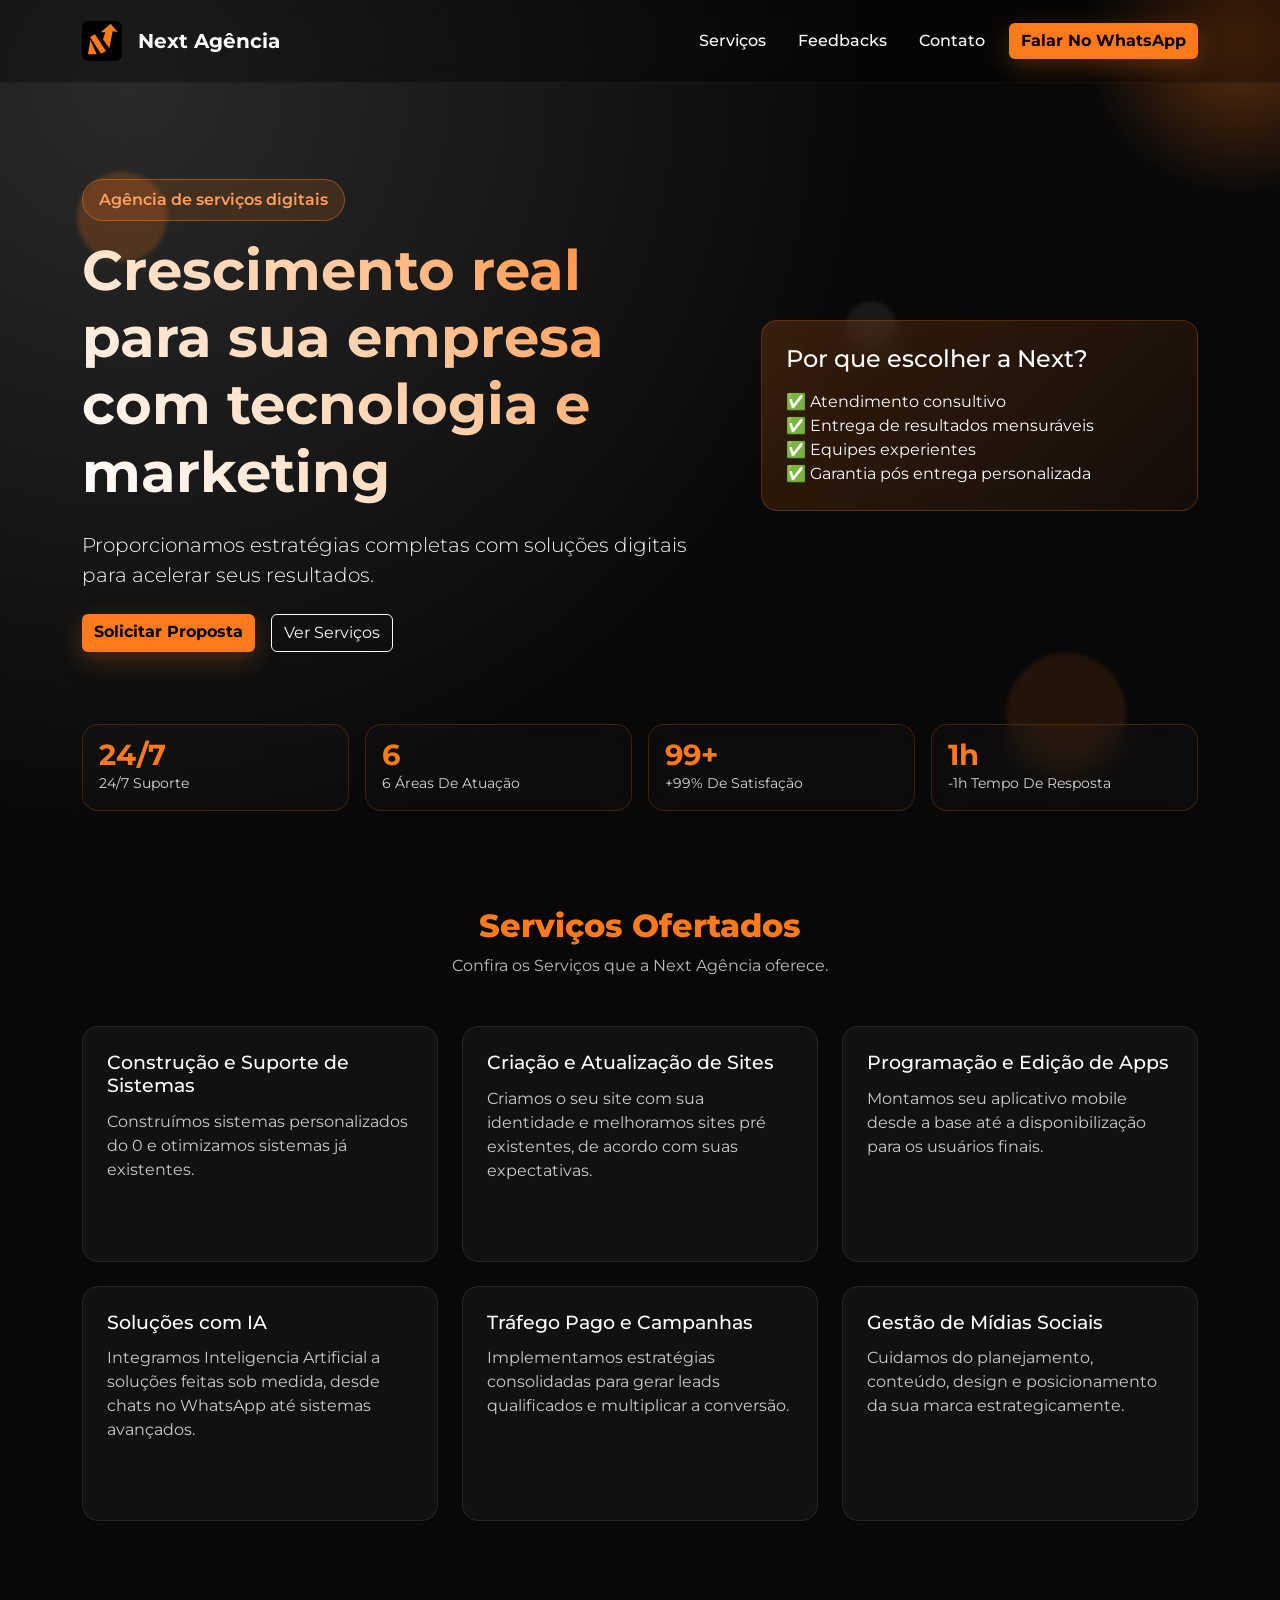
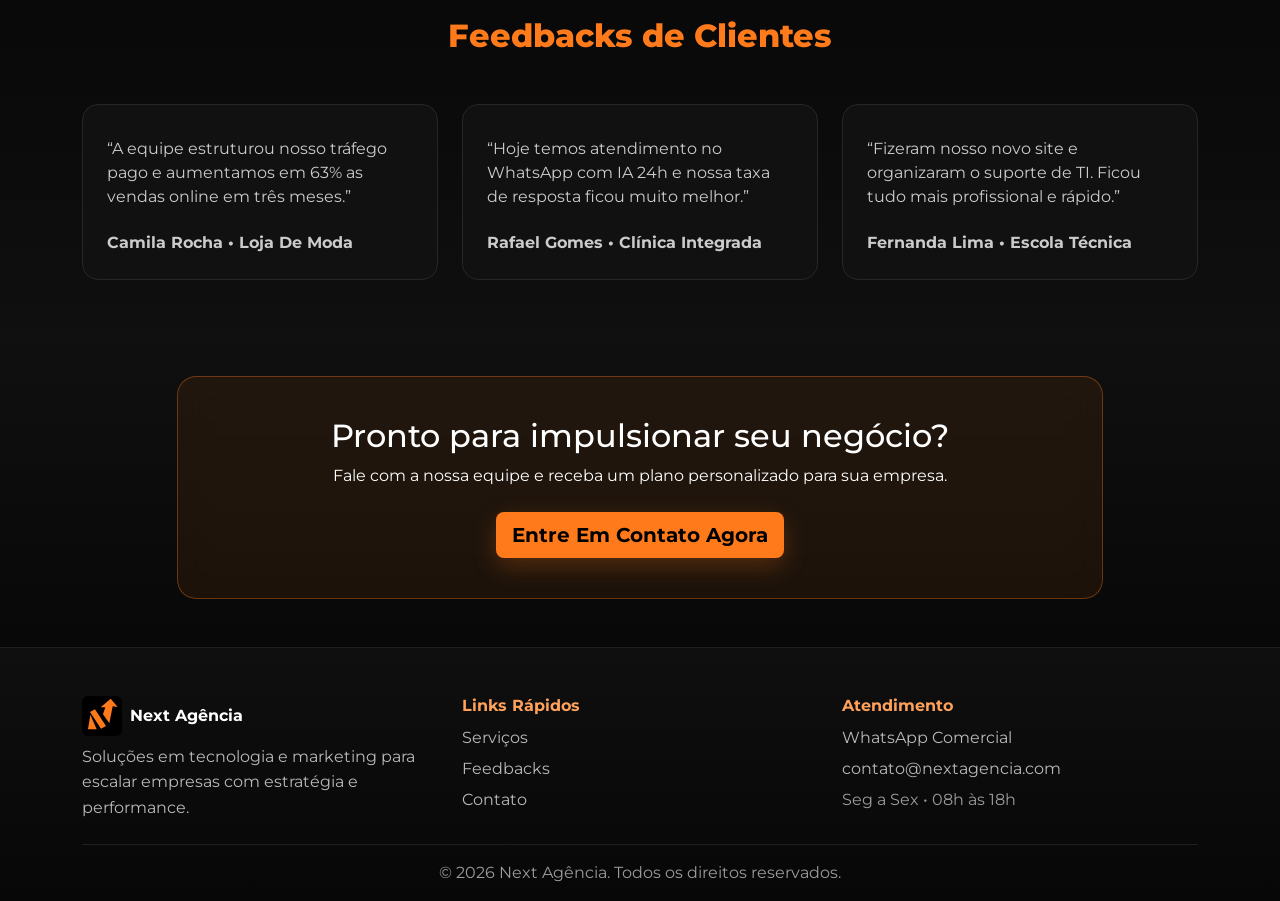
==== commit a0386018: "retirado página fundadores" ====
--- a/index.html
+++ b/index.html
@@ -57,10 +57,6 @@
 </li>
 
 <li class="nav-item">
-<a class="nav-link" href="fundadores.html">Fundadores</a>
-</li>
-
-<li class="nav-item">
 <a class="nav-link" href="#contato">Contato</a>
 </li>
 
@@ -399,10 +395,6 @@
 </li>
 
 <li>
-<a href="fundadores.html">Fundadores</a>
-</li>
-
-<li>
 <a href="#contato">Contato</a>
 </li>
 
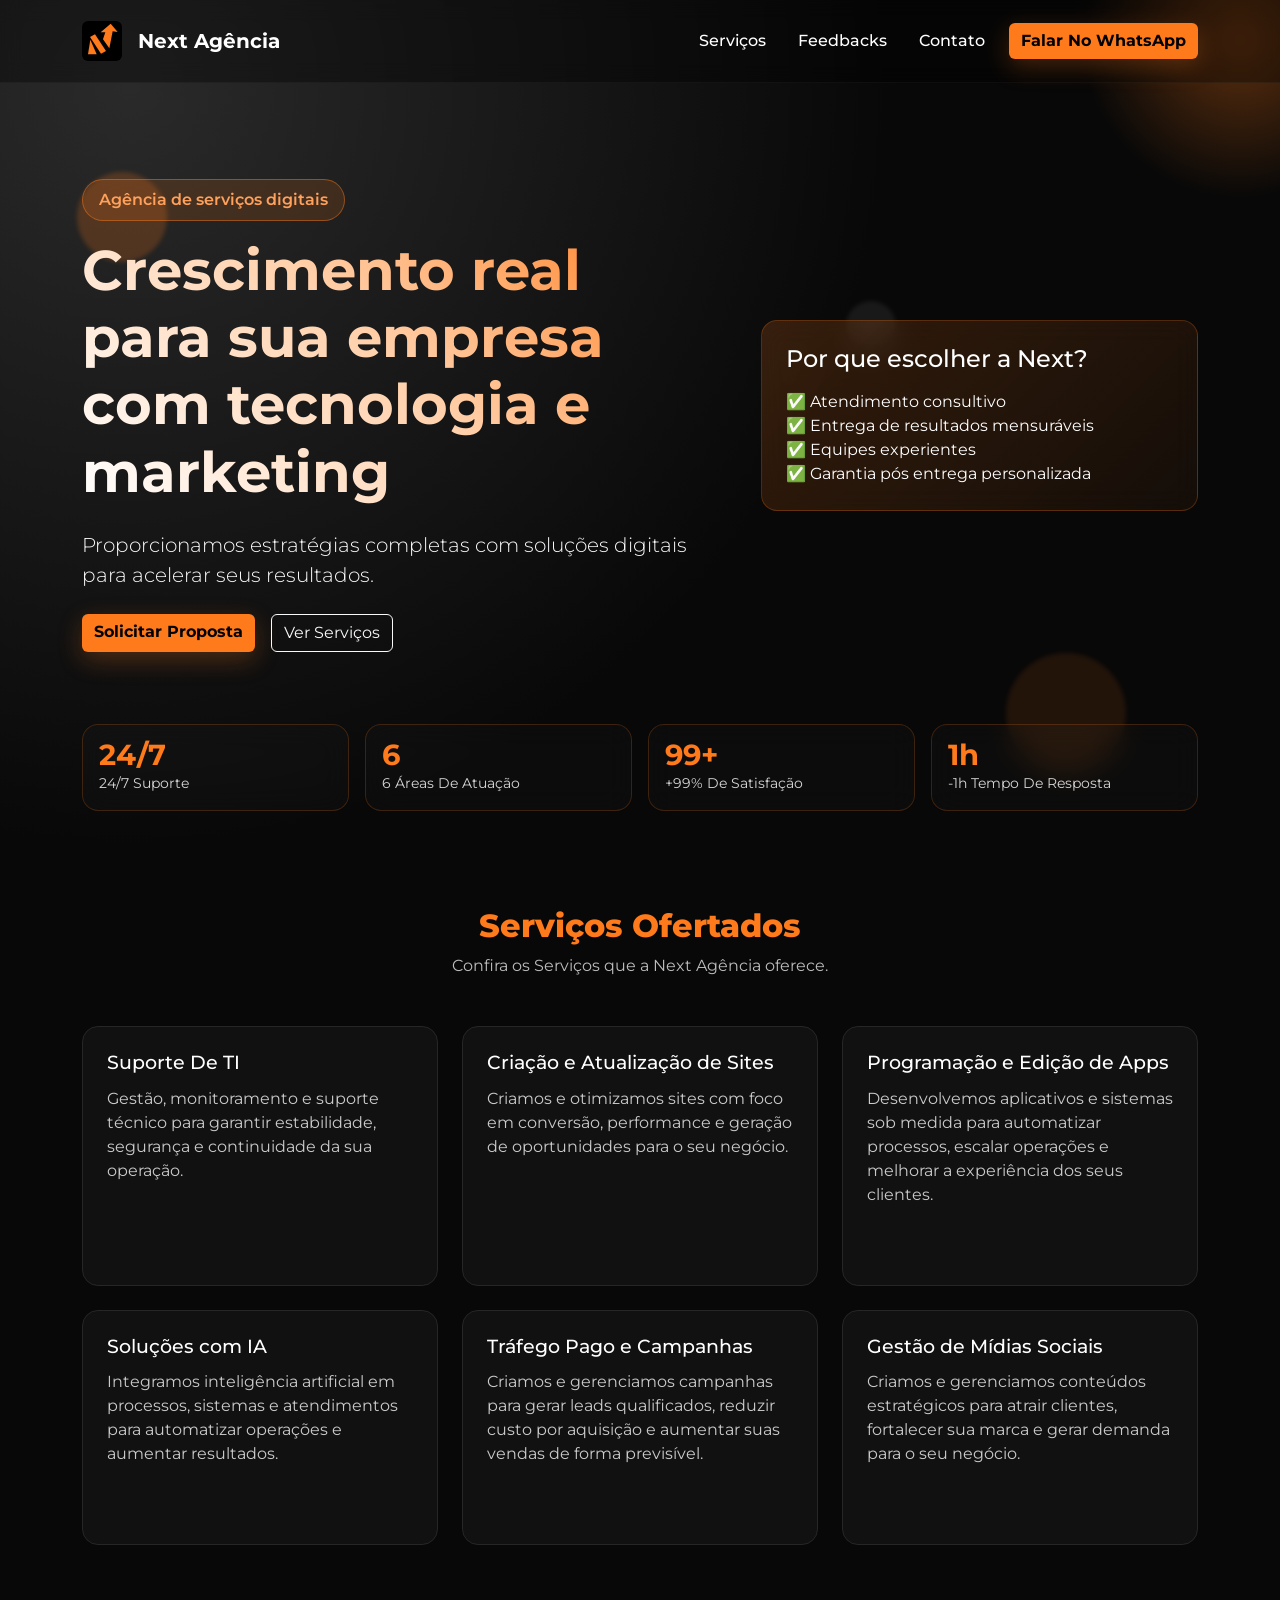
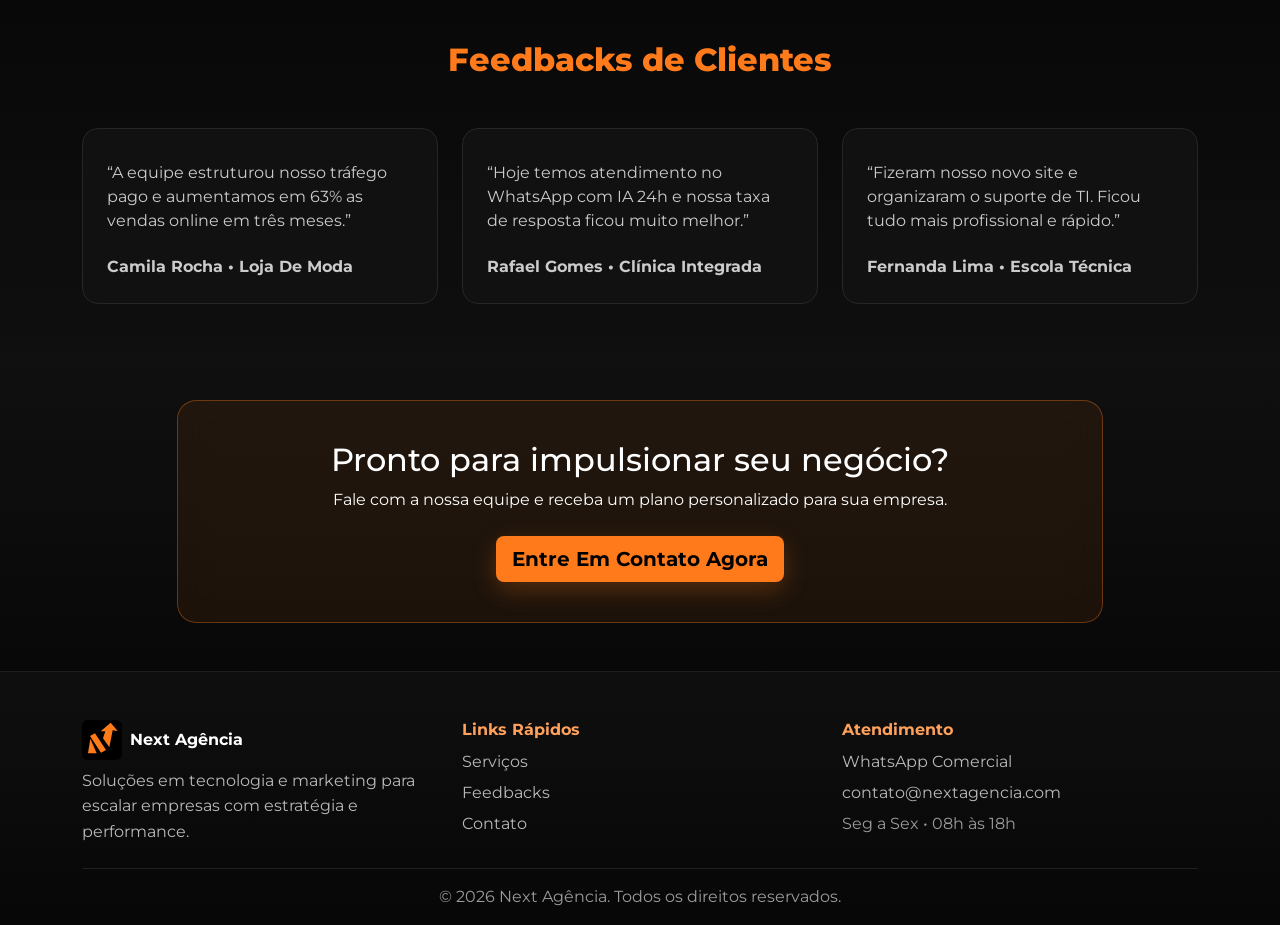
==== commit be88e5a0: "Ajuste de texto páginas de serviços e copys de serviços ofertados" ====
--- a/index.html
+++ b/index.html
@@ -194,11 +194,11 @@
 <article class="service-card h-100 shine">
 
 <h3>
-Construção e Suporte de Sistemas
-</h3>
-
-<p>
-Construímos sistemas personalizados do 0 e otimizamos sistemas já existentes.
+Suporte De TI
+</h3>
+
+<p>
+Gestão, monitoramento e suporte técnico para garantir estabilidade, segurança e continuidade da sua operação.
 </p>
 
 <a class="btn service-more" href="servico-suporte-ti.html">
@@ -216,7 +216,7 @@
 </h3>
 
 <p>
-Criamos o seu site com sua identidade e melhoramos sites pré existentes, de acordo com suas expectativas.
+Criamos e otimizamos sites com foco em conversão, performance e geração de oportunidades para o seu negócio.
 </p>
 
 <a class="btn service-more" href="servico-sites.html">
@@ -234,7 +234,7 @@
 </h3>
 
 <p>
-Montamos seu aplicativo mobile desde a base até a disponibilização para os usuários finais.
+Desenvolvemos aplicativos e sistemas sob medida para automatizar processos, escalar operações e melhorar a experiência dos seus clientes.
 </p>
 
 <a class="btn service-more" href="servico-apps.html">
@@ -248,14 +248,14 @@
 <article class="service-card h-100 shine">
 
 <h3>
-Soluções com IA
-</h3>
-
-<p>
-Integramos Inteligencia Artificial a soluções feitas sob medida, desde chats no WhatsApp até sistemas avançados.
-</p>
-
-<a class="btn service-more" href="servico-ia-whatsapp.html">
+Soluções com IA  
+</h3>
+
+<p>
+Integramos inteligência artificial em processos, sistemas e atendimentos para automatizar operações e aumentar resultados.
+</p>
+
+<a class="btn service-more" href="servico-ia.html">
 Saiba Mais
 </a>
 
@@ -270,7 +270,7 @@
 </h3>
 
 <p>
-Implementamos estratégias consolidadas para gerar leads qualificados e multiplicar a conversão.
+Criamos e gerenciamos campanhas para gerar leads qualificados, reduzir custo por aquisição e aumentar suas vendas de forma previsível.
 </p>
 
 <a class="btn service-more" href="servico-trafego-pago.html">
@@ -288,7 +288,7 @@
 </h3>
 
 <p>
-Cuidamos do planejamento, conteúdo, design e posicionamento da sua marca estrategicamente.
+Criamos e gerenciamos conteúdos estratégicos para atrair clientes, fortalecer sua marca e gerar demanda para o seu negócio.
 </p>
 
 <a class="btn service-more" href="servico-midias-sociais.html">
